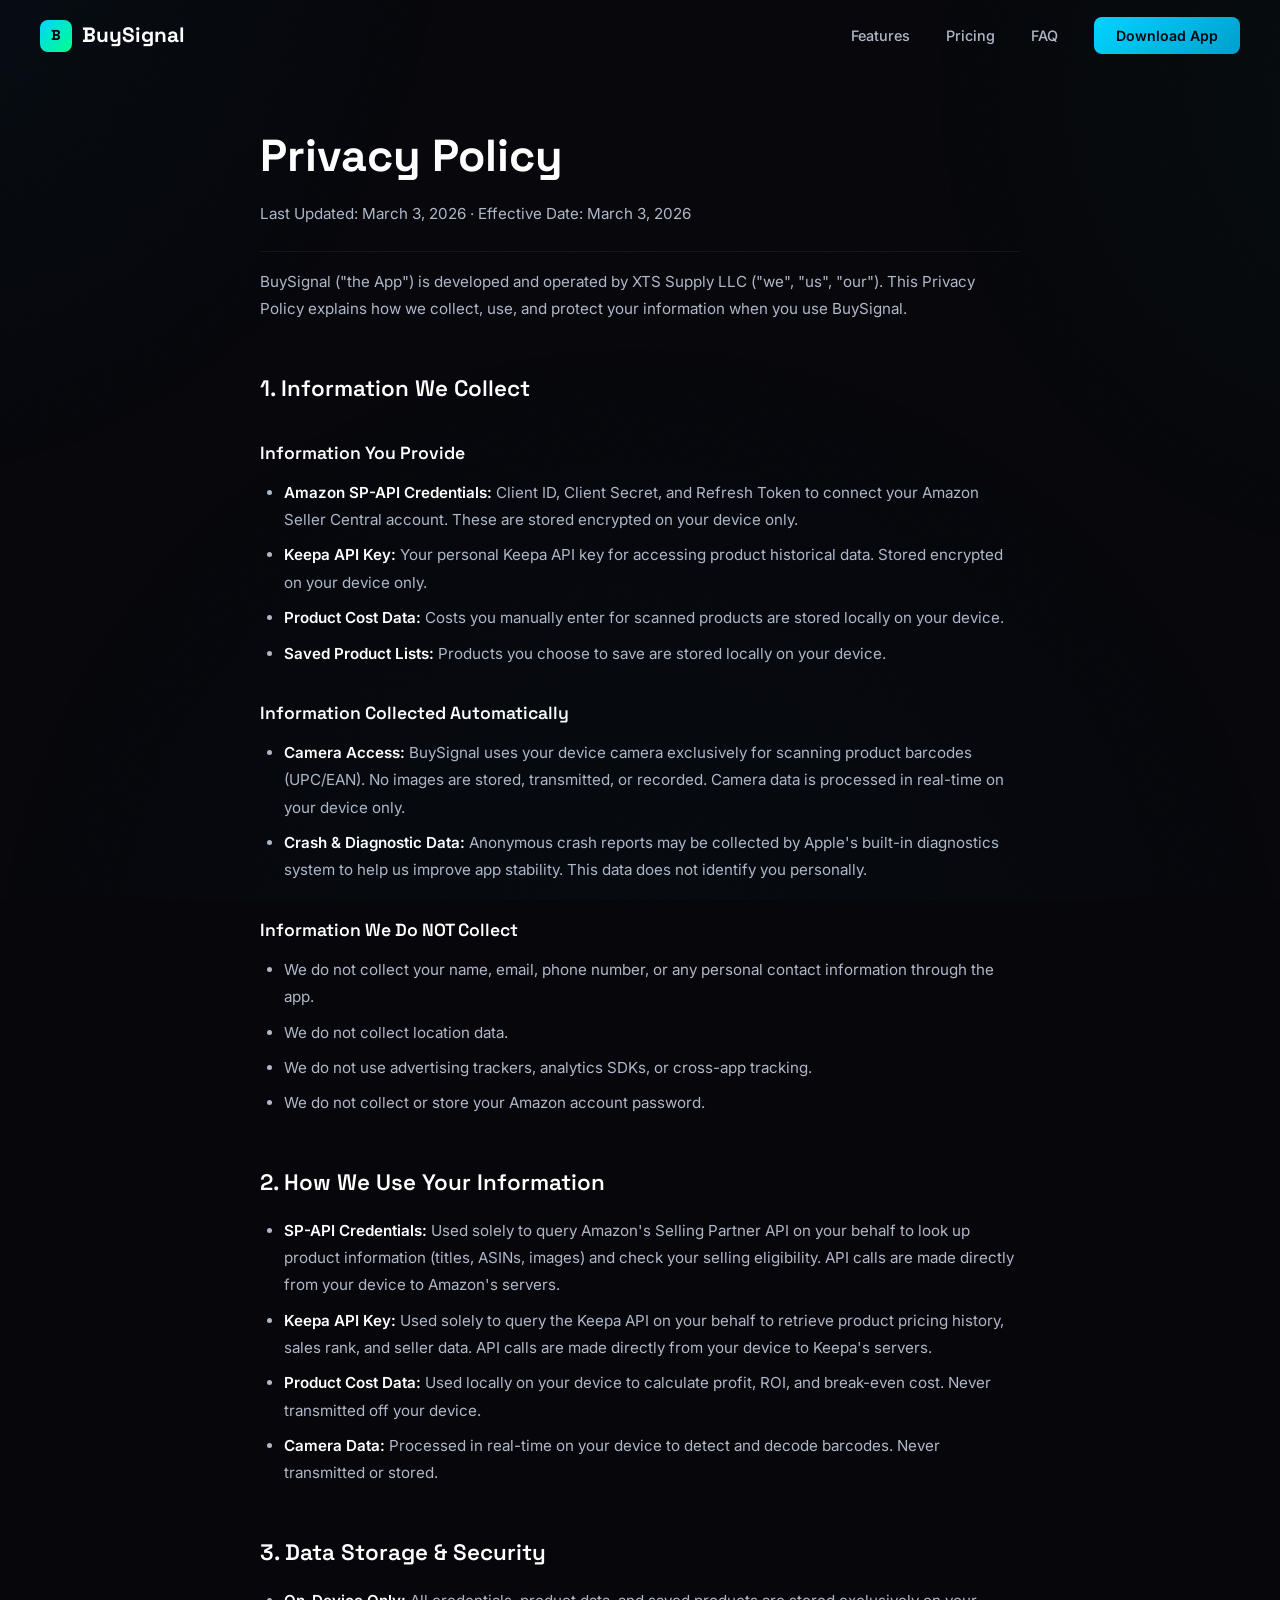
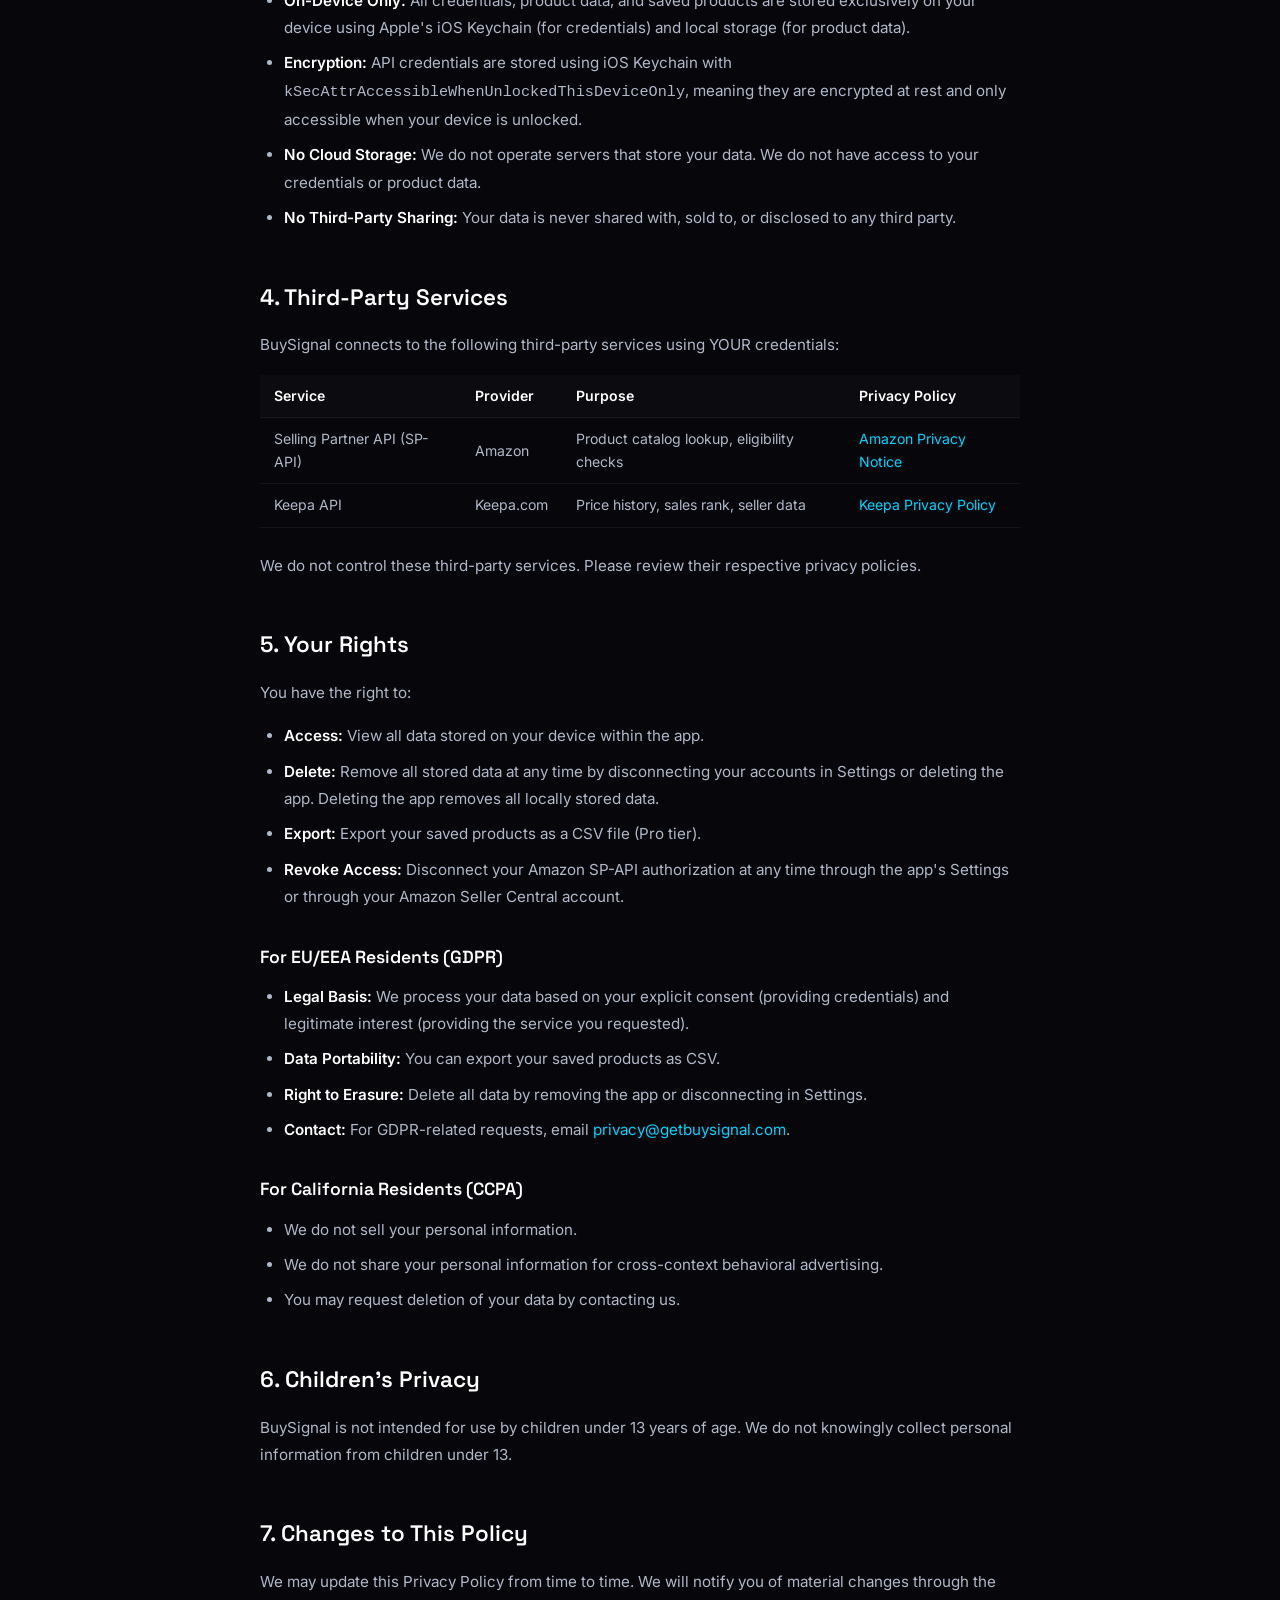
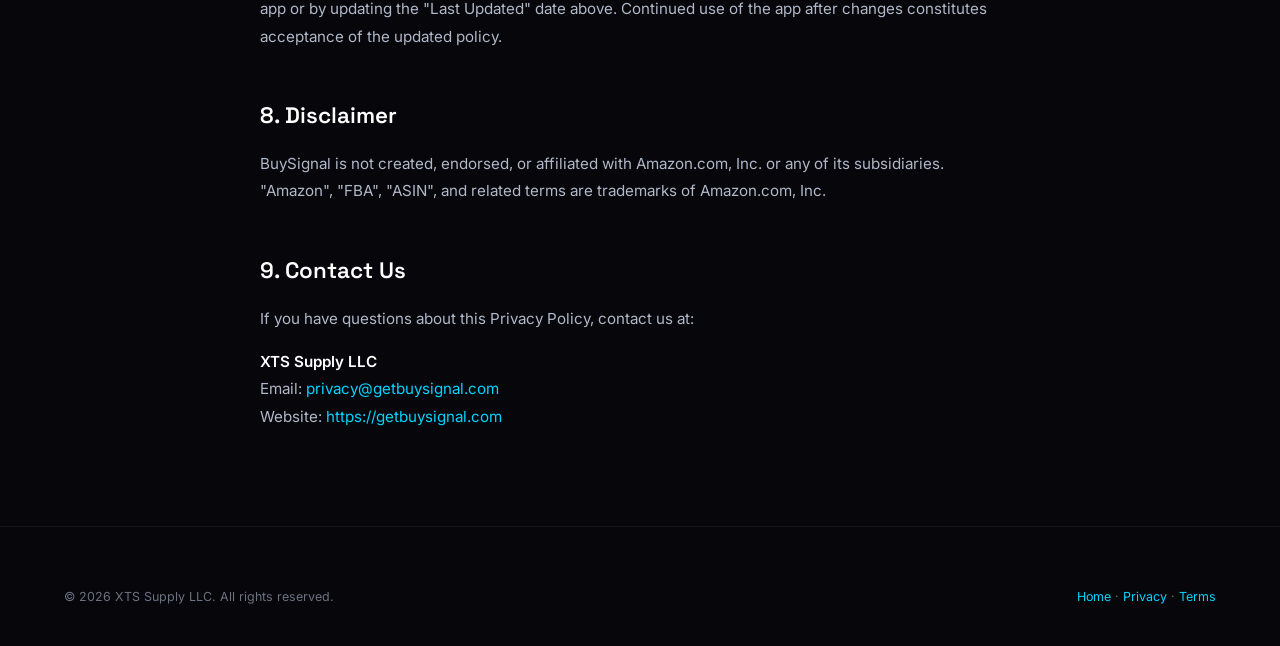
==== privacy.html @ 51916852 "Initial build: BuySignal premium landing page website Complete static site for getbuysignal.com (Git" ====
<!DOCTYPE html>
<html lang="en">
<head>
  <meta charset="UTF-8">
  <meta name="viewport" content="width=device-width, initial-scale=1.0">
  <title>Privacy Policy — BuySignal</title>
  <meta name="description" content="BuySignal Privacy Policy. Learn how we protect your data and respect your privacy.">

  <link rel="preconnect" href="https://fonts.googleapis.com">
  <link rel="preconnect" href="https://fonts.gstatic.com" crossorigin>
  <link href="https://fonts.googleapis.com/css2?family=Inter:wght@400;500;600;700&family=Space+Grotesk:wght@500;600;700&display=swap" rel="stylesheet">
  <link rel="stylesheet" href="styles.css">
  <link rel="icon" type="image/svg+xml" href="data:image/svg+xml,%3Csvg xmlns='http://www.w3.org/2000/svg' viewBox='0 0 32 32'%3E%3Crect width='32' height='32' rx='8' fill='%2300d4ff'/%3E%3Ctext x='50%25' y='55%25' text-anchor='middle' dominant-baseline='middle' font-family='sans-serif' font-weight='800' font-size='16' fill='%230a0a0f'%3EB%3C/text%3E%3C/svg%3E">
</head>
<body>

<div class="bg-mesh"></div>
<div class="bg-noise"></div>

<nav class="nav scrolled" id="nav">
  <div class="nav-inner">
    <a href="/" class="nav-logo">
      <div class="nav-logo-icon">B</div>
      BuySignal
    </a>
    <ul class="nav-links" id="navLinks">
      <li><a href="/#features">Features</a></li>
      <li><a href="/#pricing">Pricing</a></li>
      <li><a href="/#faq">FAQ</a></li>
      <li><a href="#" class="nav-cta">Download App</a></li>
    </ul>
    <button class="nav-toggle" id="navToggle" aria-label="Toggle menu">
      <span></span>
      <span></span>
      <span></span>
    </button>
  </div>
</nav>

<main class="legal-page">
  <div class="container">
    <div class="legal-content">
      <h1>Privacy Policy</h1>
      <p class="legal-meta">Last Updated: March 3, 2026 &middot; Effective Date: March 3, 2026</p>

      <p>BuySignal ("the App") is developed and operated by XTS Supply LLC ("we", "us", "our"). This Privacy Policy explains how we collect, use, and protect your information when you use BuySignal.</p>

      <h2>1. Information We Collect</h2>

      <h3>Information You Provide</h3>
      <ul>
        <li><strong>Amazon SP-API Credentials:</strong> Client ID, Client Secret, and Refresh Token to connect your Amazon Seller Central account. These are stored encrypted on your device only.</li>
        <li><strong>Keepa API Key:</strong> Your personal Keepa API key for accessing product historical data. Stored encrypted on your device only.</li>
        <li><strong>Product Cost Data:</strong> Costs you manually enter for scanned products are stored locally on your device.</li>
        <li><strong>Saved Product Lists:</strong> Products you choose to save are stored locally on your device.</li>
      </ul>

      <h3>Information Collected Automatically</h3>
      <ul>
        <li><strong>Camera Access:</strong> BuySignal uses your device camera exclusively for scanning product barcodes (UPC/EAN). No images are stored, transmitted, or recorded. Camera data is processed in real-time on your device only.</li>
        <li><strong>Crash &amp; Diagnostic Data:</strong> Anonymous crash reports may be collected by Apple's built-in diagnostics system to help us improve app stability. This data does not identify you personally.</li>
      </ul>

      <h3>Information We Do NOT Collect</h3>
      <ul>
        <li>We do not collect your name, email, phone number, or any personal contact information through the app.</li>
        <li>We do not collect location data.</li>
        <li>We do not use advertising trackers, analytics SDKs, or cross-app tracking.</li>
        <li>We do not collect or store your Amazon account password.</li>
      </ul>

      <h2>2. How We Use Your Information</h2>
      <ul>
        <li><strong>SP-API Credentials:</strong> Used solely to query Amazon's Selling Partner API on your behalf to look up product information (titles, ASINs, images) and check your selling eligibility. API calls are made directly from your device to Amazon's servers.</li>
        <li><strong>Keepa API Key:</strong> Used solely to query the Keepa API on your behalf to retrieve product pricing history, sales rank, and seller data. API calls are made directly from your device to Keepa's servers.</li>
        <li><strong>Product Cost Data:</strong> Used locally on your device to calculate profit, ROI, and break-even cost. Never transmitted off your device.</li>
        <li><strong>Camera Data:</strong> Processed in real-time on your device to detect and decode barcodes. Never transmitted or stored.</li>
      </ul>

      <h2>3. Data Storage &amp; Security</h2>
      <ul>
        <li><strong>On-Device Only:</strong> All credentials, product data, and saved products are stored exclusively on your device using Apple's iOS Keychain (for credentials) and local storage (for product data).</li>
        <li><strong>Encryption:</strong> API credentials are stored using iOS Keychain with <code>kSecAttrAccessibleWhenUnlockedThisDeviceOnly</code>, meaning they are encrypted at rest and only accessible when your device is unlocked.</li>
        <li><strong>No Cloud Storage:</strong> We do not operate servers that store your data. We do not have access to your credentials or product data.</li>
        <li><strong>No Third-Party Sharing:</strong> Your data is never shared with, sold to, or disclosed to any third party.</li>
      </ul>

      <h2>4. Third-Party Services</h2>
      <p>BuySignal connects to the following third-party services using YOUR credentials:</p>
      <table>
        <thead>
          <tr>
            <th>Service</th>
            <th>Provider</th>
            <th>Purpose</th>
            <th>Privacy Policy</th>
          </tr>
        </thead>
        <tbody>
          <tr>
            <td>Selling Partner API (SP-API)</td>
            <td>Amazon</td>
            <td>Product catalog lookup, eligibility checks</td>
            <td><a href="https://www.amazon.com/privacy" target="_blank" rel="noopener">Amazon Privacy Notice</a></td>
          </tr>
          <tr>
            <td>Keepa API</td>
            <td>Keepa.com</td>
            <td>Price history, sales rank, seller data</td>
            <td><a href="https://keepa.com/privacy" target="_blank" rel="noopener">Keepa Privacy Policy</a></td>
          </tr>
        </tbody>
      </table>
      <p>We do not control these third-party services. Please review their respective privacy policies.</p>

      <h2>5. Your Rights</h2>
      <p>You have the right to:</p>
      <ul>
        <li><strong>Access:</strong> View all data stored on your device within the app.</li>
        <li><strong>Delete:</strong> Remove all stored data at any time by disconnecting your accounts in Settings or deleting the app. Deleting the app removes all locally stored data.</li>
        <li><strong>Export:</strong> Export your saved products as a CSV file (Pro tier).</li>
        <li><strong>Revoke Access:</strong> Disconnect your Amazon SP-API authorization at any time through the app's Settings or through your Amazon Seller Central account.</li>
      </ul>

      <h3>For EU/EEA Residents (GDPR)</h3>
      <ul>
        <li><strong>Legal Basis:</strong> We process your data based on your explicit consent (providing credentials) and legitimate interest (providing the service you requested).</li>
        <li><strong>Data Portability:</strong> You can export your saved products as CSV.</li>
        <li><strong>Right to Erasure:</strong> Delete all data by removing the app or disconnecting in Settings.</li>
        <li><strong>Contact:</strong> For GDPR-related requests, email <a href="mailto:privacy@getbuysignal.com">privacy@getbuysignal.com</a>.</li>
      </ul>

      <h3>For California Residents (CCPA)</h3>
      <ul>
        <li>We do not sell your personal information.</li>
        <li>We do not share your personal information for cross-context behavioral advertising.</li>
        <li>You may request deletion of your data by contacting us.</li>
      </ul>

      <h2>6. Children's Privacy</h2>
      <p>BuySignal is not intended for use by children under 13 years of age. We do not knowingly collect personal information from children under 13.</p>

      <h2>7. Changes to This Policy</h2>
      <p>We may update this Privacy Policy from time to time. We will notify you of material changes through the app or by updating the "Last Updated" date above. Continued use of the app after changes constitutes acceptance of the updated policy.</p>

      <h2>8. Disclaimer</h2>
      <p>BuySignal is not created, endorsed, or affiliated with Amazon.com, Inc. or any of its subsidiaries. "Amazon", "FBA", "ASIN", and related terms are trademarks of Amazon.com, Inc.</p>

      <h2>9. Contact Us</h2>
      <p>If you have questions about this Privacy Policy, contact us at:</p>
      <p><strong>XTS Supply LLC</strong><br>
      Email: <a href="mailto:privacy@getbuysignal.com">privacy@getbuysignal.com</a><br>
      Website: <a href="https://getbuysignal.com">https://getbuysignal.com</a></p>
    </div>
  </div>
</main>

<footer class="footer">
  <div class="container">
    <div class="footer-bottom" style="border-top: none; padding-top: 0;">
      <p>&copy; 2026 XTS Supply LLC. All rights reserved.</p>
      <p><a href="/">Home</a> &middot; <a href="/privacy">Privacy</a> &middot; <a href="/terms">Terms</a></p>
    </div>
  </div>
</footer>

<script src="script.js"></script>
</body>
</html>
---- styles.css ----
/* ============================================
   BuySignal — Premium Landing Page Styles
   ============================================ */

/* ---------- Reset & Base ---------- */
*, *::before, *::after {
  margin: 0;
  padding: 0;
  box-sizing: border-box;
}

:root {
  --bg-deep: #06060b;
  --bg-primary: #0a0a0f;
  --bg-card: #111118;
  --bg-card-hover: #16161f;
  --bg-elevated: #1a1a24;
  --border-subtle: rgba(255, 255, 255, 0.06);
  --border-glow: rgba(0, 212, 255, 0.15);

  --accent-cyan: #00d4ff;
  --accent-cyan-dim: rgba(0, 212, 255, 0.12);
  --accent-green: #00ff88;
  --accent-green-dim: rgba(0, 255, 136, 0.10);
  --accent-red: #ff3b3b;
  --accent-red-dim: rgba(255, 59, 59, 0.10);
  --accent-gold: #ffb800;

  --text-primary: #ffffff;
  --text-secondary: #b0b8c8;
  --text-muted: #6b7280;

  --font-body: 'Inter', -apple-system, BlinkMacSystemFont, sans-serif;
  --font-heading: 'Space Grotesk', 'Inter', sans-serif;

  --radius-sm: 8px;
  --radius-md: 12px;
  --radius-lg: 20px;
  --radius-xl: 24px;

  --shadow-glow: 0 0 40px rgba(0, 212, 255, 0.08);
  --shadow-card: 0 4px 24px rgba(0, 0, 0, 0.4);

  --transition-fast: 0.2s cubic-bezier(0.4, 0, 0.2, 1);
  --transition-smooth: 0.4s cubic-bezier(0.4, 0, 0.2, 1);
  --transition-spring: 0.5s cubic-bezier(0.34, 1.56, 0.64, 1);
}

html {
  scroll-behavior: smooth;
  -webkit-font-smoothing: antialiased;
  -moz-osx-font-smoothing: grayscale;
}

body {
  font-family: var(--font-body);
  background: var(--bg-deep);
  color: var(--text-primary);
  line-height: 1.6;
  overflow-x: hidden;
}

a {
  color: var(--accent-cyan);
  text-decoration: none;
  transition: color var(--transition-fast);
}

a:hover {
  color: #4de4ff;
}

img {
  max-width: 100%;
  display: block;
}

/* ---------- Utility ---------- */
.container {
  max-width: 1200px;
  margin: 0 auto;
  padding: 0 24px;
}

.section {
  padding: 120px 0;
  position: relative;
}

.section-label {
  font-family: var(--font-heading);
  font-size: 0.8rem;
  font-weight: 600;
  letter-spacing: 3px;
  text-transform: uppercase;
  color: var(--accent-cyan);
  margin-bottom: 16px;
  display: inline-block;
}

.section-title {
  font-family: var(--font-heading);
  font-size: clamp(2rem, 5vw, 3.2rem);
  font-weight: 700;
  line-height: 1.15;
  margin-bottom: 20px;
  letter-spacing: -0.02em;
}

.section-subtitle {
  font-size: 1.15rem;
  color: var(--text-secondary);
  max-width: 600px;
  line-height: 1.7;
}

.text-gradient {
  background: linear-gradient(135deg, var(--accent-cyan), var(--accent-green));
  -webkit-background-clip: text;
  -webkit-text-fill-color: transparent;
  background-clip: text;
}

.text-center {
  text-align: center;
}

.mx-auto {
  margin-left: auto;
  margin-right: auto;
}

/* ---------- Scroll Animations ---------- */
.animate-on-scroll {
  opacity: 0;
  transform: translateY(32px);
  transition: opacity 0.7s cubic-bezier(0.4, 0, 0.2, 1),
              transform 0.7s cubic-bezier(0.4, 0, 0.2, 1);
}

.animate-on-scroll.is-visible {
  opacity: 1;
  transform: translateY(0);
}

.animate-on-scroll.slide-left {
  transform: translateX(-40px);
}

.animate-on-scroll.slide-left.is-visible {
  transform: translateX(0);
}

.animate-on-scroll.slide-right {
  transform: translateX(40px);
}

.animate-on-scroll.slide-right.is-visible {
  transform: translateX(0);
}

.animate-on-scroll.scale-in {
  transform: scale(0.92);
}

.animate-on-scroll.scale-in.is-visible {
  transform: scale(1);
}

/* Stagger children */
.stagger-children .animate-on-scroll:nth-child(1) { transition-delay: 0s; }
.stagger-children .animate-on-scroll:nth-child(2) { transition-delay: 0.08s; }
.stagger-children .animate-on-scroll:nth-child(3) { transition-delay: 0.16s; }
.stagger-children .animate-on-scroll:nth-child(4) { transition-delay: 0.24s; }
.stagger-children .animate-on-scroll:nth-child(5) { transition-delay: 0.32s; }
.stagger-children .animate-on-scroll:nth-child(6) { transition-delay: 0.40s; }

/* ---------- Background Mesh ---------- */
.bg-mesh {
  position: fixed;
  top: 0;
  left: 0;
  width: 100%;
  height: 100%;
  pointer-events: none;
  z-index: 0;
  overflow: hidden;
}

.bg-mesh::before {
  content: '';
  position: absolute;
  top: -50%;
  left: -50%;
  width: 200%;
  height: 200%;
  background:
    radial-gradient(ellipse 600px 600px at 20% 20%, rgba(0, 212, 255, 0.04), transparent),
    radial-gradient(ellipse 500px 500px at 80% 30%, rgba(0, 255, 136, 0.03), transparent),
    radial-gradient(ellipse 700px 700px at 50% 80%, rgba(0, 212, 255, 0.025), transparent);
  animation: meshDrift 30s ease-in-out infinite;
}

@keyframes meshDrift {
  0%, 100% { transform: translate(0, 0) rotate(0deg); }
  33% { transform: translate(30px, -20px) rotate(1deg); }
  66% { transform: translate(-20px, 15px) rotate(-1deg); }
}

/* Noise overlay */
.bg-noise {
  position: fixed;
  top: 0;
  left: 0;
  width: 100%;
  height: 100%;
  pointer-events: none;
  z-index: 1;
  opacity: 0.025;
  background-image: url("data:image/svg+xml,%3Csvg viewBox='0 0 256 256' xmlns='http://www.w3.org/2000/svg'%3E%3Cfilter id='noise'%3E%3CfeTurbulence type='fractalNoise' baseFrequency='0.9' numOctaves='4' stitchTiles='stitch'/%3E%3C/filter%3E%3Crect width='100%25' height='100%25' filter='url(%23noise)'/%3E%3C/svg%3E");
  background-repeat: repeat;
  background-size: 256px 256px;
}

/* ---------- Navigation ---------- */
.nav {
  position: fixed;
  top: 0;
  left: 0;
  right: 0;
  z-index: 1000;
  padding: 0 24px;
  transition: background var(--transition-smooth),
              border-color var(--transition-smooth),
              backdrop-filter var(--transition-smooth);
  border-bottom: 1px solid transparent;
}

.nav.scrolled {
  background: rgba(6, 6, 11, 0.82);
  backdrop-filter: blur(20px) saturate(180%);
  -webkit-backdrop-filter: blur(20px) saturate(180%);
  border-bottom-color: var(--border-subtle);
}

.nav-inner {
  max-width: 1200px;
  margin: 0 auto;
  display: flex;
  align-items: center;
  justify-content: space-between;
  height: 72px;
}

.nav-logo {
  display: flex;
  align-items: center;
  gap: 10px;
  font-family: var(--font-heading);
  font-size: 1.3rem;
  font-weight: 700;
  color: var(--text-primary);
  text-decoration: none;
}

.nav-logo-icon {
  width: 32px;
  height: 32px;
  background: linear-gradient(135deg, var(--accent-cyan), var(--accent-green));
  border-radius: 8px;
  display: flex;
  align-items: center;
  justify-content: center;
  font-size: 0.9rem;
  font-weight: 800;
  color: var(--bg-deep);
}

.nav-links {
  display: flex;
  align-items: center;
  gap: 36px;
  list-style: none;
}

.nav-links a {
  color: var(--text-secondary);
  font-size: 0.9rem;
  font-weight: 500;
  text-decoration: none;
  transition: color var(--transition-fast);
  position: relative;
}

.nav-links a:hover {
  color: var(--text-primary);
}

.nav-links a::after {
  content: '';
  position: absolute;
  bottom: -4px;
  left: 0;
  width: 0;
  height: 2px;
  background: var(--accent-cyan);
  transition: width var(--transition-fast);
  border-radius: 1px;
}

.nav-links a:hover::after {
  width: 100%;
}

.nav-cta {
  padding: 10px 22px;
  background: linear-gradient(135deg, var(--accent-cyan), #00a0cc);
  color: var(--bg-deep) !important;
  font-weight: 600 !important;
  border-radius: var(--radius-sm);
  font-size: 0.88rem !important;
  transition: transform var(--transition-fast), box-shadow var(--transition-fast) !important;
}

.nav-cta::after {
  display: none !important;
}

.nav-cta:hover {
  transform: translateY(-1px);
  box-shadow: 0 4px 20px rgba(0, 212, 255, 0.3);
  color: var(--bg-deep) !important;
}

/* Mobile Menu Toggle */
.nav-toggle {
  display: none;
  flex-direction: column;
  gap: 5px;
  background: none;
  border: none;
  cursor: pointer;
  padding: 4px;
  z-index: 1001;
}

.nav-toggle span {
  display: block;
  width: 24px;
  height: 2px;
  background: var(--text-primary);
  border-radius: 2px;
  transition: transform var(--transition-fast), opacity var(--transition-fast);
}

.nav-toggle.active span:nth-child(1) {
  transform: rotate(45deg) translate(5px, 5px);
}

.nav-toggle.active span:nth-child(2) {
  opacity: 0;
}

.nav-toggle.active span:nth-child(3) {
  transform: rotate(-45deg) translate(5px, -5px);
}

/* ---------- Hero ---------- */
.hero {
  min-height: 100vh;
  display: flex;
  align-items: center;
  justify-content: center;
  padding-top: 72px;
  position: relative;
  overflow: hidden;
}

.hero-bg-glow {
  position: absolute;
  top: 50%;
  left: 50%;
  transform: translate(-50%, -50%);
  width: 800px;
  height: 800px;
  background: radial-gradient(circle, rgba(0, 212, 255, 0.06) 0%, transparent 70%);
  pointer-events: none;
  animation: heroGlowPulse 6s ease-in-out infinite;
}

@keyframes heroGlowPulse {
  0%, 100% { opacity: 0.6; transform: translate(-50%, -50%) scale(1); }
  50% { opacity: 1; transform: translate(-50%, -50%) scale(1.1); }
}

.hero-content {
  position: relative;
  z-index: 2;
  display: flex;
  align-items: center;
  gap: 80px;
  max-width: 1200px;
  margin: 0 auto;
  padding: 0 24px;
}

.hero-text {
  flex: 1;
  max-width: 600px;
}

.hero-badge {
  display: inline-flex;
  align-items: center;
  gap: 8px;
  padding: 6px 16px;
  background: var(--accent-cyan-dim);
  border: 1px solid rgba(0, 212, 255, 0.2);
  border-radius: 100px;
  font-size: 0.8rem;
  font-weight: 600;
  color: var(--accent-cyan);
  margin-bottom: 28px;
  letter-spacing: 0.5px;
}

.hero-badge-dot {
  width: 6px;
  height: 6px;
  background: var(--accent-green);
  border-radius: 50%;
  animation: dotPulse 2s ease-in-out infinite;
}

@keyframes dotPulse {
  0%, 100% { opacity: 1; }
  50% { opacity: 0.4; }
}

.hero h1 {
  font-family: var(--font-heading);
  font-size: clamp(2.8rem, 6vw, 4.2rem);
  font-weight: 700;
  line-height: 1.08;
  letter-spacing: -0.03em;
  margin-bottom: 24px;
}

.hero-subtitle {
  font-size: 1.2rem;
  color: var(--text-secondary);
  line-height: 1.7;
  margin-bottom: 40px;
  max-width: 480px;
}

.hero-actions {
  display: flex;
  gap: 16px;
  flex-wrap: wrap;
}

.btn {
  display: inline-flex;
  align-items: center;
  gap: 10px;
  padding: 14px 28px;
  font-family: var(--font-body);
  font-size: 0.95rem;
  font-weight: 600;
  border-radius: var(--radius-md);
  border: none;
  cursor: pointer;
  text-decoration: none;
  transition: transform var(--transition-fast), box-shadow var(--transition-fast), background var(--transition-fast);
  white-space: nowrap;
}

.btn:hover {
  transform: translateY(-2px);
}

.btn-primary {
  background: linear-gradient(135deg, var(--accent-green), #00cc6a);
  color: var(--bg-deep);
  box-shadow: 0 4px 24px rgba(0, 255, 136, 0.2);
}

.btn-primary:hover {
  box-shadow: 0 6px 32px rgba(0, 255, 136, 0.35);
  color: var(--bg-deep);
}

.btn-secondary {
  background: rgba(255, 255, 255, 0.06);
  color: var(--text-primary);
  border: 1px solid var(--border-subtle);
  backdrop-filter: blur(8px);
}

.btn-secondary:hover {
  background: rgba(255, 255, 255, 0.1);
  border-color: rgba(255, 255, 255, 0.12);
  color: var(--text-primary);
}

.btn-icon {
  width: 20px;
  height: 20px;
}

/* Hero Phone Mockup */
.hero-visual {
  flex: 0 0 340px;
  position: relative;
}

.phone-mockup {
  width: 280px;
  height: 560px;
  background: var(--bg-card);
  border-radius: 36px;
  border: 2px solid rgba(255, 255, 255, 0.1);
  position: relative;
  overflow: hidden;
  box-shadow:
    0 0 0 1px rgba(255, 255, 255, 0.05),
    0 20px 60px rgba(0, 0, 0, 0.6),
    0 0 80px rgba(0, 212, 255, 0.08);
  margin: 0 auto;
  animation: phoneFloat 6s ease-in-out infinite;
}

@keyframes phoneFloat {
  0%, 100% { transform: translateY(0); }
  50% { transform: translateY(-12px); }
}

.phone-notch {
  width: 120px;
  height: 28px;
  background: var(--bg-deep);
  border-radius: 0 0 16px 16px;
  margin: 0 auto;
  position: relative;
  z-index: 2;
}

.phone-screen {
  padding: 20px 16px;
  height: calc(100% - 28px);
  display: flex;
  flex-direction: column;
  gap: 12px;
}

/* Scanner UI inside phone */
.scanner-header {
  text-align: center;
  padding-bottom: 8px;
}

.scanner-header-text {
  font-size: 0.65rem;
  color: var(--text-muted);
  text-transform: uppercase;
  letter-spacing: 2px;
  margin-bottom: 4px;
}

.scanner-header-title {
  font-family: var(--font-heading);
  font-size: 1rem;
  font-weight: 700;
  color: var(--text-primary);
}

.scanner-viewfinder {
  width: 100%;
  height: 140px;
  border-radius: var(--radius-md);
  background: linear-gradient(180deg, rgba(0, 212, 255, 0.05), rgba(0, 255, 136, 0.03));
  position: relative;
  overflow: hidden;
  border: 1px solid rgba(0, 212, 255, 0.15);
}

/* Crosshair corners */
.scanner-viewfinder::before,
.scanner-viewfinder::after {
  content: '';
  position: absolute;
  width: 24px;
  height: 24px;
  border: 2px solid var(--accent-cyan);
}

.scanner-viewfinder::before {
  top: 12px;
  left: 12px;
  border-right: none;
  border-bottom: none;
  border-radius: 4px 0 0 0;
}

.scanner-viewfinder::after {
  top: 12px;
  right: 12px;
  border-left: none;
  border-bottom: none;
  border-radius: 0 4px 0 0;
}

.scanner-corner-bl,
.scanner-corner-br {
  position: absolute;
  width: 24px;
  height: 24px;
  border: 2px solid var(--accent-cyan);
}

.scanner-corner-bl {
  bottom: 12px;
  left: 12px;
  border-right: none;
  border-top: none;
  border-radius: 0 0 0 4px;
}

.scanner-corner-br {
  bottom: 12px;
  right: 12px;
  border-left: none;
  border-top: none;
  border-radius: 0 0 4px 0;
}

.scanner-line {
  position: absolute;
  top: 20%;
  left: 10%;
  width: 80%;
  height: 2px;
  background: linear-gradient(90deg, transparent, var(--accent-cyan), transparent);
  box-shadow: 0 0 12px rgba(0, 212, 255, 0.5);
  animation: scanLine 2.5s ease-in-out infinite;
}

@keyframes scanLine {
  0% { top: 20%; opacity: 0.5; }
  50% { top: 75%; opacity: 1; }
  100% { top: 20%; opacity: 0.5; }
}

/* Result card inside phone */
.scanner-result {
  background: rgba(0, 255, 136, 0.06);
  border: 1px solid rgba(0, 255, 136, 0.15);
  border-radius: var(--radius-sm);
  padding: 10px 12px;
  animation: resultSlideUp 0.5s ease-out;
}

@keyframes resultSlideUp {
  from { opacity: 0; transform: translateY(10px); }
  to { opacity: 1; transform: translateY(0); }
}

.result-verdict {
  display: inline-flex;
  align-items: center;
  gap: 4px;
  font-size: 0.65rem;
  font-weight: 700;
  color: var(--accent-green);
  text-transform: uppercase;
  letter-spacing: 1px;
  margin-bottom: 6px;
}

.result-product {
  font-size: 0.72rem;
  color: var(--text-secondary);
  margin-bottom: 8px;
  line-height: 1.4;
  display: -webkit-box;
  -webkit-line-clamp: 2;
  -webkit-box-orient: vertical;
  overflow: hidden;
}

.result-stats {
  display: grid;
  grid-template-columns: 1fr 1fr 1fr;
  gap: 6px;
}

.result-stat {
  text-align: center;
}

.result-stat-value {
  font-family: var(--font-heading);
  font-size: 0.8rem;
  font-weight: 700;
  color: var(--text-primary);
}

.result-stat-label {
  font-size: 0.55rem;
  color: var(--text-muted);
  text-transform: uppercase;
  letter-spacing: 0.5px;
}

.result-stat-value.green { color: var(--accent-green); }
.result-stat-value.cyan { color: var(--accent-cyan); }

/* Mini metric bars */
.scanner-metrics {
  display: flex;
  flex-direction: column;
  gap: 6px;
}

.metric-row {
  display: flex;
  align-items: center;
  justify-content: space-between;
  padding: 6px 10px;
  background: rgba(255, 255, 255, 0.03);
  border-radius: 6px;
  font-size: 0.65rem;
}

.metric-label {
  color: var(--text-muted);
}

.metric-value {
  font-weight: 600;
  color: var(--text-primary);
}

.metric-value.green { color: var(--accent-green); }
.metric-value.red { color: var(--accent-red); }
.metric-value.cyan { color: var(--accent-cyan); }

/* ---------- Problem Section ---------- */
.problem {
  background: var(--bg-primary);
  border-top: 1px solid var(--border-subtle);
  border-bottom: 1px solid var(--border-subtle);
}

.problem-grid {
  display: grid;
  grid-template-columns: 1fr 1fr;
  gap: 60px;
  align-items: center;
}

.problem-visual {
  position: relative;
}

.problem-card-stack {
  display: flex;
  flex-direction: column;
  gap: 16px;
}

.problem-card {
  background: var(--bg-card);
  border: 1px solid var(--border-subtle);
  border-radius: var(--radius-md);
  padding: 20px 24px;
  display: flex;
  align-items: flex-start;
  gap: 16px;
  transition: transform var(--transition-fast), border-color var(--transition-fast);
}

.problem-card:hover {
  transform: translateX(4px);
  border-color: rgba(255, 59, 59, 0.2);
}

.problem-icon {
  flex-shrink: 0;
  width: 40px;
  height: 40px;
  border-radius: var(--radius-sm);
  background: var(--accent-red-dim);
  display: flex;
  align-items: center;
  justify-content: center;
  font-size: 1.1rem;
}

.problem-card h4 {
  font-family: var(--font-heading);
  font-size: 0.95rem;
  font-weight: 600;
  margin-bottom: 4px;
}

.problem-card p {
  font-size: 0.85rem;
  color: var(--text-muted);
  line-height: 1.5;
}

/* ---------- Features Section ---------- */
.features {
  position: relative;
}

.features-header {
  text-align: center;
  margin-bottom: 80px;
}

.features-header .section-subtitle {
  margin: 0 auto;
}

.features-grid {
  display: grid;
  grid-template-columns: repeat(3, 1fr);
  gap: 24px;
}

.feature-card {
  background: var(--bg-card);
  border: 1px solid var(--border-subtle);
  border-radius: var(--radius-lg);
  padding: 36px 28px;
  transition: transform var(--transition-fast),
              border-color var(--transition-fast),
              box-shadow var(--transition-fast);
  position: relative;
  overflow: hidden;
}

.feature-card::before {
  content: '';
  position: absolute;
  top: 0;
  left: 0;
  right: 0;
  height: 1px;
  background: linear-gradient(90deg, transparent, var(--accent-cyan), transparent);
  opacity: 0;
  transition: opacity var(--transition-fast);
}

.feature-card:hover {
  transform: translateY(-4px);
  border-color: var(--border-glow);
  box-shadow: var(--shadow-glow);
}

.feature-card:hover::before {
  opacity: 1;
}

.feature-icon {
  width: 52px;
  height: 52px;
  border-radius: var(--radius-md);
  display: flex;
  align-items: center;
  justify-content: center;
  font-size: 1.4rem;
  margin-bottom: 20px;
}

.feature-icon.cyan {
  background: var(--accent-cyan-dim);
  color: var(--accent-cyan);
}

.feature-icon.green {
  background: var(--accent-green-dim);
  color: var(--accent-green);
}

.feature-icon.red {
  background: var(--accent-red-dim);
  color: var(--accent-red);
}

.feature-icon.gold {
  background: rgba(255, 184, 0, 0.1);
  color: var(--accent-gold);
}

.feature-card h3 {
  font-family: var(--font-heading);
  font-size: 1.15rem;
  font-weight: 600;
  margin-bottom: 10px;
}

.feature-card p {
  font-size: 0.9rem;
  color: var(--text-muted);
  line-height: 1.6;
}

/* ---------- Comparison Section ---------- */
.comparison {
  background: var(--bg-primary);
  border-top: 1px solid var(--border-subtle);
  border-bottom: 1px solid var(--border-subtle);
}

.comparison-header {
  text-align: center;
  margin-bottom: 60px;
}

.comparison-header .section-subtitle {
  margin: 0 auto;
}

.comparison-table-wrapper {
  overflow-x: auto;
  border-radius: var(--radius-lg);
  border: 1px solid var(--border-subtle);
  background: var(--bg-card);
  -webkit-overflow-scrolling: touch;
}

.comparison-table {
  width: 100%;
  min-width: 700px;
  border-collapse: collapse;
}

.comparison-table th,
.comparison-table td {
  padding: 16px 20px;
  text-align: center;
  font-size: 0.88rem;
  border-bottom: 1px solid var(--border-subtle);
  white-space: nowrap;
}

.comparison-table th {
  font-family: var(--font-heading);
  font-weight: 600;
  color: var(--text-secondary);
  background: rgba(255, 255, 255, 0.02);
  font-size: 0.82rem;
  letter-spacing: 0.5px;
}

.comparison-table th:first-child,
.comparison-table td:first-child {
  text-align: left;
  font-weight: 500;
  color: var(--text-secondary);
  position: sticky;
  left: 0;
  background: var(--bg-card);
  z-index: 2;
}

/* BuySignal column highlight */
.comparison-table th.highlight {
  background: rgba(0, 212, 255, 0.08);
  color: var(--accent-cyan);
  position: relative;
}

.comparison-table td.highlight {
  background: rgba(0, 212, 255, 0.04);
}

.comparison-table th.highlight::before {
  content: '';
  position: absolute;
  top: 0;
  left: 0;
  right: 0;
  height: 3px;
  background: linear-gradient(90deg, var(--accent-cyan), var(--accent-green));
  border-radius: 2px 2px 0 0;
}

.comparison-table tr:last-child td {
  border-bottom: none;
}

.comparison-table .check {
  color: var(--accent-green);
  font-size: 1.1rem;
}

.comparison-table .cross {
  color: var(--accent-red);
  font-size: 1rem;
  opacity: 0.6;
}

.comparison-table .price-row td {
  font-family: var(--font-heading);
  font-weight: 700;
  font-size: 1rem;
  padding-top: 20px;
  padding-bottom: 20px;
  border-top: 1px solid rgba(255, 255, 255, 0.08);
}

.price-row .highlight {
  color: var(--accent-green) !important;
  font-size: 1.15rem !important;
}

.price-free {
  color: var(--accent-green);
}

/* ---------- Pricing Section ---------- */
.pricing {
  position: relative;
}

.pricing-header {
  text-align: center;
  margin-bottom: 24px;
}

.pricing-header .section-subtitle {
  margin: 0 auto;
}

/* Billing Toggle */
.billing-toggle {
  display: flex;
  align-items: center;
  justify-content: center;
  gap: 16px;
  margin-bottom: 60px;
}

.billing-label {
  font-size: 0.9rem;
  color: var(--text-muted);
  font-weight: 500;
  transition: color var(--transition-fast);
}

.billing-label.active {
  color: var(--text-primary);
}

.toggle-switch {
  width: 52px;
  height: 28px;
  background: var(--bg-elevated);
  border-radius: 100px;
  border: 1px solid var(--border-subtle);
  cursor: pointer;
  position: relative;
  transition: background var(--transition-fast), border-color var(--transition-fast);
}

.toggle-switch.active {
  background: var(--accent-cyan-dim);
  border-color: rgba(0, 212, 255, 0.3);
}

.toggle-switch::after {
  content: '';
  position: absolute;
  top: 3px;
  left: 3px;
  width: 20px;
  height: 20px;
  border-radius: 50%;
  background: var(--accent-cyan);
  transition: transform var(--transition-fast);
  box-shadow: 0 2px 8px rgba(0, 212, 255, 0.3);
}

.toggle-switch.active::after {
  transform: translateX(24px);
}

.billing-save {
  font-size: 0.75rem;
  font-weight: 600;
  color: var(--accent-green);
  background: var(--accent-green-dim);
  padding: 3px 10px;
  border-radius: 100px;
}

/* Pricing Cards */
.pricing-grid {
  display: grid;
  grid-template-columns: repeat(3, 1fr);
  gap: 24px;
  max-width: 1000px;
  margin: 0 auto;
  align-items: stretch;
}

.pricing-card {
  background: var(--bg-card);
  border: 1px solid var(--border-subtle);
  border-radius: var(--radius-xl);
  padding: 40px 32px;
  position: relative;
  transition: transform var(--transition-fast), box-shadow var(--transition-fast), border-color var(--transition-fast);
  display: flex;
  flex-direction: column;
}

.pricing-card:hover {
  transform: translateY(-4px);
}

.pricing-card.popular {
  border-color: var(--accent-cyan);
  box-shadow: 0 0 40px rgba(0, 212, 255, 0.1), 0 4px 24px rgba(0, 0, 0, 0.3);
  background: linear-gradient(180deg, rgba(0, 212, 255, 0.04), var(--bg-card));
}

.pricing-card.popular:hover {
  box-shadow: 0 0 60px rgba(0, 212, 255, 0.15), 0 8px 32px rgba(0, 0, 0, 0.4);
}

.popular-badge {
  position: absolute;
  top: -12px;
  left: 50%;
  transform: translateX(-50%);
  background: linear-gradient(135deg, var(--accent-cyan), #00a0cc);
  color: var(--bg-deep);
  font-size: 0.72rem;
  font-weight: 700;
  letter-spacing: 1px;
  text-transform: uppercase;
  padding: 5px 20px;
  border-radius: 100px;
  white-space: nowrap;
}

.pricing-tier {
  font-family: var(--font-heading);
  font-size: 1.1rem;
  font-weight: 600;
  color: var(--text-secondary);
  margin-bottom: 8px;
}

.pricing-price {
  font-family: var(--font-heading);
  font-size: 3rem;
  font-weight: 700;
  line-height: 1;
  margin-bottom: 4px;
}

.pricing-price .currency {
  font-size: 1.4rem;
  vertical-align: super;
  margin-right: 2px;
  opacity: 0.6;
}

.pricing-period {
  font-size: 0.85rem;
  color: var(--text-muted);
  margin-bottom: 28px;
}

.pricing-features {
  list-style: none;
  margin-bottom: 32px;
  flex-grow: 1;
}

.pricing-features li {
  display: flex;
  align-items: flex-start;
  gap: 10px;
  padding: 8px 0;
  font-size: 0.88rem;
  color: var(--text-secondary);
}

.pricing-features .feature-check {
  flex-shrink: 0;
  width: 18px;
  height: 18px;
  border-radius: 50%;
  background: var(--accent-green-dim);
  display: flex;
  align-items: center;
  justify-content: center;
  margin-top: 2px;
}

.pricing-features .feature-check svg {
  width: 10px;
  height: 10px;
  stroke: var(--accent-green);
  stroke-width: 3;
  fill: none;
}

.pricing-card .btn {
  width: 100%;
  justify-content: center;
  margin-top: auto;
}

/* ---------- Testimonials Section ---------- */
.testimonials {
  background: var(--bg-primary);
  border-top: 1px solid var(--border-subtle);
  border-bottom: 1px solid var(--border-subtle);
}

.testimonials-header {
  text-align: center;
  margin-bottom: 60px;
}

.testimonials-header .section-subtitle {
  margin: 0 auto;
}

.testimonials-stats {
  display: flex;
  justify-content: center;
  gap: 48px;
  margin-bottom: 60px;
}

.stat-item {
  text-align: center;
}

.stat-value {
  font-family: var(--font-heading);
  font-size: 2.4rem;
  font-weight: 700;
  color: var(--accent-cyan);
  line-height: 1;
  margin-bottom: 4px;
}

.stat-label {
  font-size: 0.82rem;
  color: var(--text-muted);
  text-transform: uppercase;
  letter-spacing: 1px;
}

.testimonials-grid {
  display: grid;
  grid-template-columns: repeat(3, 1fr);
  gap: 24px;
}

.testimonial-card {
  background: var(--bg-card);
  border: 1px solid var(--border-subtle);
  border-radius: var(--radius-lg);
  padding: 32px 28px;
  transition: transform var(--transition-fast), border-color var(--transition-fast);
}

.testimonial-card:hover {
  transform: translateY(-2px);
  border-color: rgba(255, 255, 255, 0.1);
}

.testimonial-stars {
  display: flex;
  gap: 3px;
  margin-bottom: 16px;
}

.testimonial-stars svg {
  width: 16px;
  height: 16px;
  fill: var(--accent-gold);
}

.testimonial-text {
  font-size: 0.95rem;
  color: var(--text-secondary);
  line-height: 1.7;
  margin-bottom: 20px;
  font-style: italic;
}

.testimonial-author {
  display: flex;
  align-items: center;
  gap: 12px;
}

.testimonial-avatar {
  width: 40px;
  height: 40px;
  border-radius: 50%;
  background: linear-gradient(135deg, var(--accent-cyan-dim), var(--accent-green-dim));
  display: flex;
  align-items: center;
  justify-content: center;
  font-weight: 700;
  font-size: 0.85rem;
  color: var(--accent-cyan);
}

.testimonial-name {
  font-weight: 600;
  font-size: 0.9rem;
}

.testimonial-role {
  font-size: 0.78rem;
  color: var(--text-muted);
}

/* ---------- FAQ Section ---------- */
.faq {
  position: relative;
}

.faq-header {
  text-align: center;
  margin-bottom: 60px;
}

.faq-header .section-subtitle {
  margin: 0 auto;
}

.faq-list {
  max-width: 740px;
  margin: 0 auto;
}

.faq-item {
  border-bottom: 1px solid var(--border-subtle);
}

.faq-question {
  width: 100%;
  display: flex;
  align-items: center;
  justify-content: space-between;
  gap: 16px;
  padding: 24px 0;
  background: none;
  border: none;
  color: var(--text-primary);
  font-family: var(--font-body);
  font-size: 1rem;
  font-weight: 500;
  text-align: left;
  cursor: pointer;
  transition: color var(--transition-fast);
}

.faq-question:hover {
  color: var(--accent-cyan);
}

.faq-question-icon {
  flex-shrink: 0;
  width: 28px;
  height: 28px;
  border-radius: 50%;
  background: rgba(255, 255, 255, 0.05);
  display: flex;
  align-items: center;
  justify-content: center;
  transition: transform var(--transition-fast), background var(--transition-fast);
}

.faq-item.active .faq-question-icon {
  transform: rotate(45deg);
  background: var(--accent-cyan-dim);
}

.faq-question-icon svg {
  width: 14px;
  height: 14px;
  stroke: var(--text-secondary);
  stroke-width: 2;
  fill: none;
}

.faq-item.active .faq-question-icon svg {
  stroke: var(--accent-cyan);
}

.faq-answer {
  max-height: 0;
  overflow: hidden;
  transition: max-height 0.4s cubic-bezier(0.4, 0, 0.2, 1),
              padding 0.4s cubic-bezier(0.4, 0, 0.2, 1);
}

.faq-answer-inner {
  padding-bottom: 24px;
  font-size: 0.92rem;
  color: var(--text-muted);
  line-height: 1.7;
}

/* ---------- CTA Section ---------- */
.cta-section {
  text-align: center;
  padding: 100px 0;
  position: relative;
  overflow: hidden;
}

.cta-section::before {
  content: '';
  position: absolute;
  top: 50%;
  left: 50%;
  transform: translate(-50%, -50%);
  width: 600px;
  height: 600px;
  background: radial-gradient(circle, rgba(0, 212, 255, 0.06) 0%, transparent 70%);
  pointer-events: none;
}

.cta-section h2 {
  font-family: var(--font-heading);
  font-size: clamp(2rem, 4vw, 2.8rem);
  font-weight: 700;
  margin-bottom: 16px;
  position: relative;
}

.cta-section p {
  font-size: 1.1rem;
  color: var(--text-secondary);
  margin-bottom: 36px;
  position: relative;
}

.cta-section .btn {
  position: relative;
}

/* ---------- Footer ---------- */
.footer {
  border-top: 1px solid var(--border-subtle);
  padding: 60px 0 40px;
  background: var(--bg-deep);
}

.footer-grid {
  display: grid;
  grid-template-columns: 2fr 1fr 1fr 1fr;
  gap: 48px;
  margin-bottom: 48px;
}

.footer-brand p {
  font-size: 0.88rem;
  color: var(--text-muted);
  line-height: 1.7;
  margin-top: 16px;
  max-width: 280px;
}

.footer-col h4 {
  font-family: var(--font-heading);
  font-size: 0.85rem;
  font-weight: 600;
  color: var(--text-primary);
  margin-bottom: 16px;
  letter-spacing: 0.5px;
}

.footer-col ul {
  list-style: none;
}

.footer-col li {
  margin-bottom: 10px;
}

.footer-col a {
  font-size: 0.85rem;
  color: var(--text-muted);
  transition: color var(--transition-fast);
}

.footer-col a:hover {
  color: var(--text-primary);
}

.footer-social {
  display: flex;
  gap: 12px;
  margin-top: 8px;
}

.footer-social a {
  width: 36px;
  height: 36px;
  border-radius: var(--radius-sm);
  background: rgba(255, 255, 255, 0.05);
  border: 1px solid var(--border-subtle);
  display: flex;
  align-items: center;
  justify-content: center;
  transition: background var(--transition-fast), border-color var(--transition-fast);
}

.footer-social a:hover {
  background: rgba(255, 255, 255, 0.1);
  border-color: rgba(255, 255, 255, 0.15);
}

.footer-social svg {
  width: 16px;
  height: 16px;
  fill: var(--text-muted);
}

.footer-bottom {
  border-top: 1px solid var(--border-subtle);
  padding-top: 24px;
  display: flex;
  justify-content: space-between;
  align-items: center;
  flex-wrap: wrap;
  gap: 16px;
}

.footer-bottom p {
  font-size: 0.78rem;
  color: var(--text-muted);
}

/* ---------- Legal Pages (Privacy, Terms) ---------- */
.legal-page {
  padding-top: 120px;
  padding-bottom: 80px;
}

.legal-content {
  max-width: 760px;
  margin: 0 auto;
}

.legal-content h1 {
  font-family: var(--font-heading);
  font-size: clamp(2rem, 4vw, 2.8rem);
  font-weight: 700;
  margin-bottom: 8px;
}

.legal-meta {
  font-size: 0.88rem;
  color: var(--text-muted);
  margin-bottom: 48px;
  padding-bottom: 24px;
  border-bottom: 1px solid var(--border-subtle);
}

.legal-content h2 {
  font-family: var(--font-heading);
  font-size: 1.4rem;
  font-weight: 600;
  margin-top: 48px;
  margin-bottom: 16px;
  color: var(--text-primary);
}

.legal-content h3 {
  font-family: var(--font-heading);
  font-size: 1.1rem;
  font-weight: 600;
  margin-top: 32px;
  margin-bottom: 12px;
  color: var(--text-primary);
}

.legal-content p {
  font-size: 0.95rem;
  color: var(--text-secondary);
  line-height: 1.8;
  margin-bottom: 16px;
}

.legal-content ul,
.legal-content ol {
  margin-bottom: 16px;
  padding-left: 24px;
}

.legal-content li {
  font-size: 0.95rem;
  color: var(--text-secondary);
  line-height: 1.8;
  margin-bottom: 8px;
}

.legal-content strong {
  color: var(--text-primary);
  font-weight: 600;
}

.legal-content a {
  color: var(--accent-cyan);
}

.legal-content table {
  width: 100%;
  border-collapse: collapse;
  margin: 16px 0 24px;
  font-size: 0.88rem;
}

.legal-content th,
.legal-content td {
  padding: 10px 14px;
  text-align: left;
  border-bottom: 1px solid var(--border-subtle);
  color: var(--text-secondary);
}

.legal-content th {
  font-weight: 600;
  color: var(--text-primary);
  background: rgba(255, 255, 255, 0.02);
}

/* ---------- 404 Page ---------- */
.page-404 {
  min-height: 100vh;
  display: flex;
  align-items: center;
  justify-content: center;
  text-align: center;
}

.page-404 h1 {
  font-family: var(--font-heading);
  font-size: 8rem;
  font-weight: 700;
  line-height: 1;
  margin-bottom: 16px;
  background: linear-gradient(135deg, var(--accent-cyan), var(--accent-green));
  -webkit-background-clip: text;
  -webkit-text-fill-color: transparent;
  background-clip: text;
}

.page-404 h2 {
  font-family: var(--font-heading);
  font-size: 1.6rem;
  font-weight: 600;
  margin-bottom: 12px;
}

.page-404 p {
  color: var(--text-muted);
  margin-bottom: 32px;
  font-size: 1rem;
}

/* ---------- Responsive ---------- */
@media (max-width: 1024px) {
  .hero-content {
    flex-direction: column;
    text-align: center;
    gap: 48px;
  }

  .hero-text {
    max-width: 100%;
    display: flex;
    flex-direction: column;
    align-items: center;
  }

  .hero-subtitle {
    max-width: 520px;
  }

  .hero-actions {
    justify-content: center;
  }

  .hero-visual {
    flex: none;
  }

  .problem-grid {
    grid-template-columns: 1fr;
    gap: 48px;
  }

  .features-grid {
    grid-template-columns: repeat(2, 1fr);
  }

  .testimonials-grid {
    grid-template-columns: repeat(2, 1fr);
  }

  .footer-grid {
    grid-template-columns: 1fr 1fr;
    gap: 32px;
  }
}

@media (max-width: 768px) {
  .section {
    padding: 80px 0;
  }

  .nav-links {
    display: none;
    position: fixed;
    top: 0;
    left: 0;
    right: 0;
    bottom: 0;
    background: rgba(6, 6, 11, 0.96);
    backdrop-filter: blur(20px);
    -webkit-backdrop-filter: blur(20px);
    flex-direction: column;
    align-items: center;
    justify-content: center;
    gap: 32px;
    z-index: 999;
  }

  .nav-links.open {
    display: flex;
  }

  .nav-links a {
    font-size: 1.3rem;
  }

  .nav-toggle {
    display: flex;
  }

  .features-grid {
    grid-template-columns: 1fr;
    gap: 16px;
  }

  .feature-card {
    padding: 28px 24px;
  }

  .pricing-grid {
    grid-template-columns: 1fr;
    max-width: 400px;
  }

  .pricing-card.popular {
    order: -1;
  }

  .testimonials-grid {
    grid-template-columns: 1fr;
  }

  .testimonials-stats {
    gap: 32px;
    flex-wrap: wrap;
  }

  .comparison-table-wrapper {
    margin: 0 -24px;
    border-radius: 0;
    border-left: none;
    border-right: none;
  }

  .footer-grid {
    grid-template-columns: 1fr;
    gap: 32px;
  }

  .footer-bottom {
    flex-direction: column;
    text-align: center;
  }

  .hero h1 {
    font-size: clamp(2.2rem, 8vw, 3rem);
  }

  .hero-subtitle {
    font-size: 1.05rem;
  }

  .hero-actions {
    flex-direction: column;
    width: 100%;
    max-width: 320px;
  }

  .hero-actions .btn {
    width: 100%;
    justify-content: center;
  }
}

@media (max-width: 480px) {
  .container {
    padding: 0 16px;
  }

  .section {
    padding: 64px 0;
  }

  .phone-mockup {
    width: 240px;
    height: 480px;
  }

  .stat-value {
    font-size: 1.8rem;
  }

  .pricing-card {
    padding: 32px 24px;
  }
}
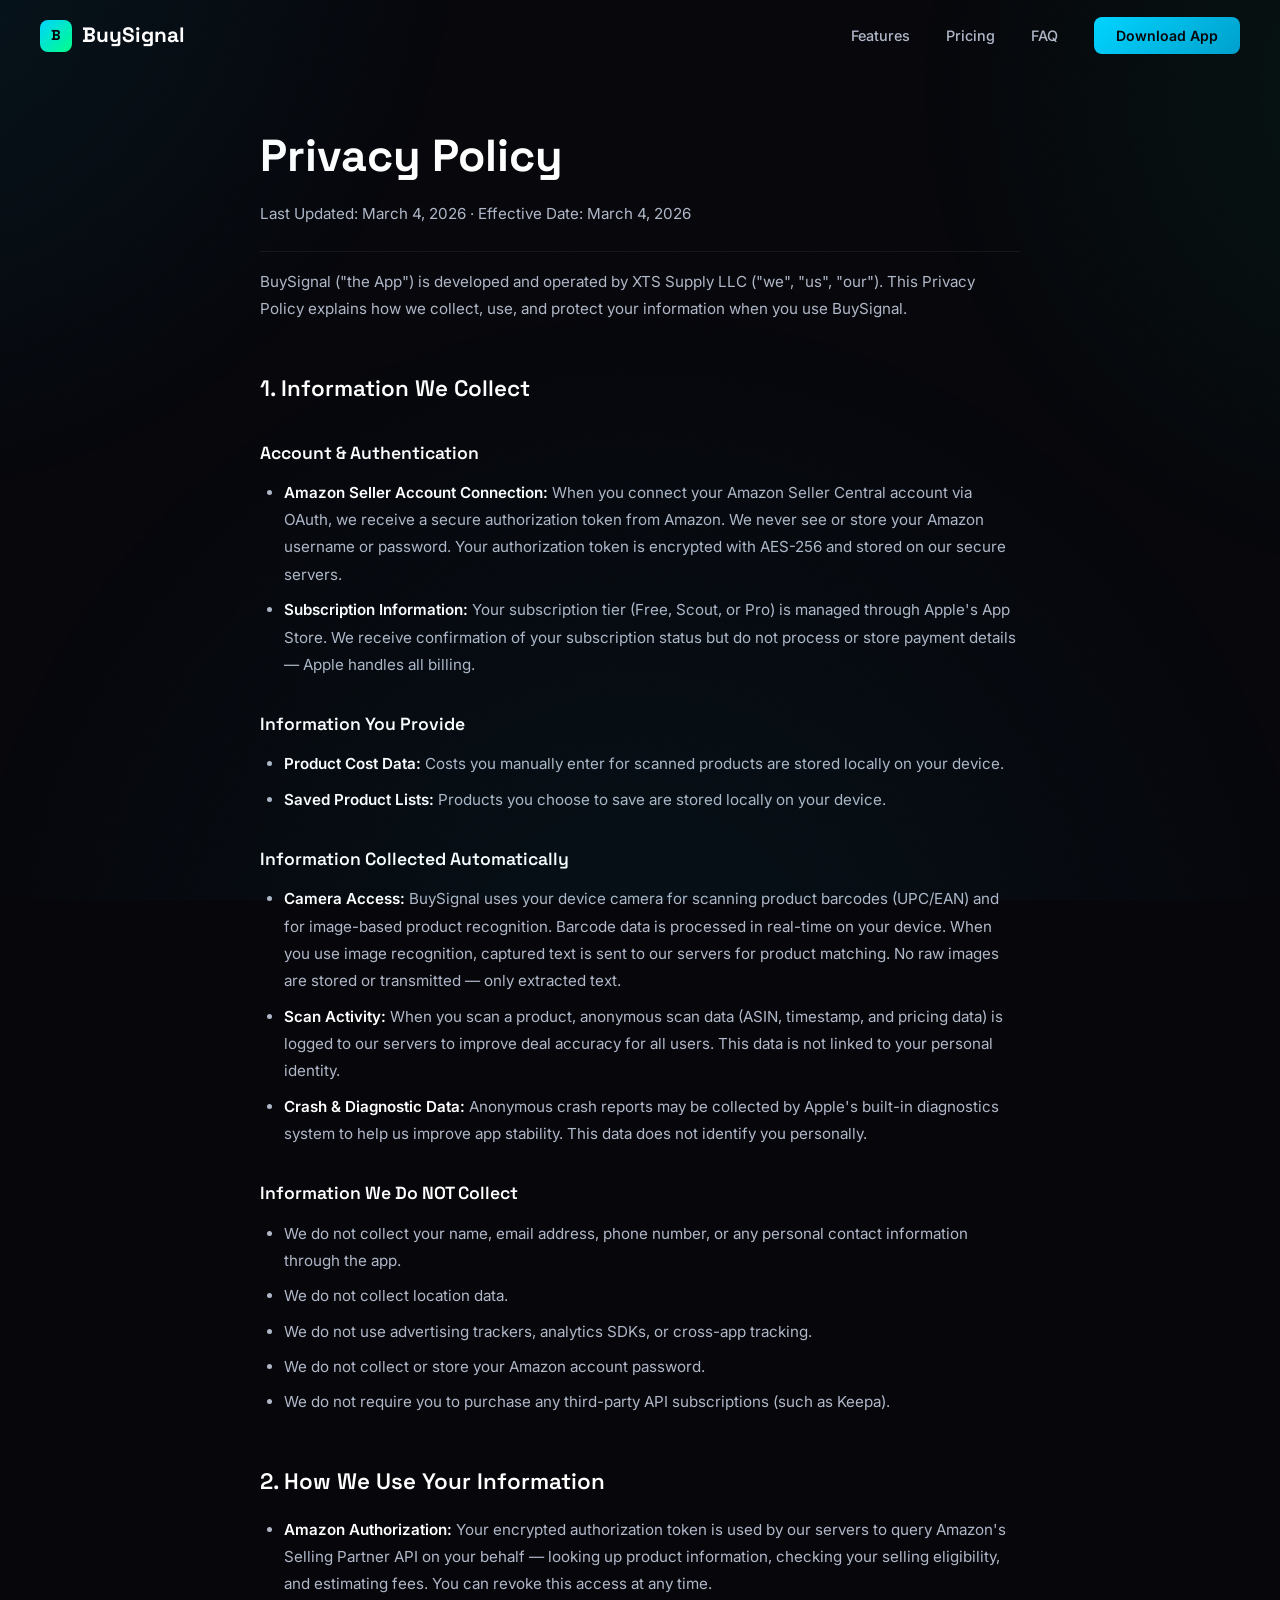
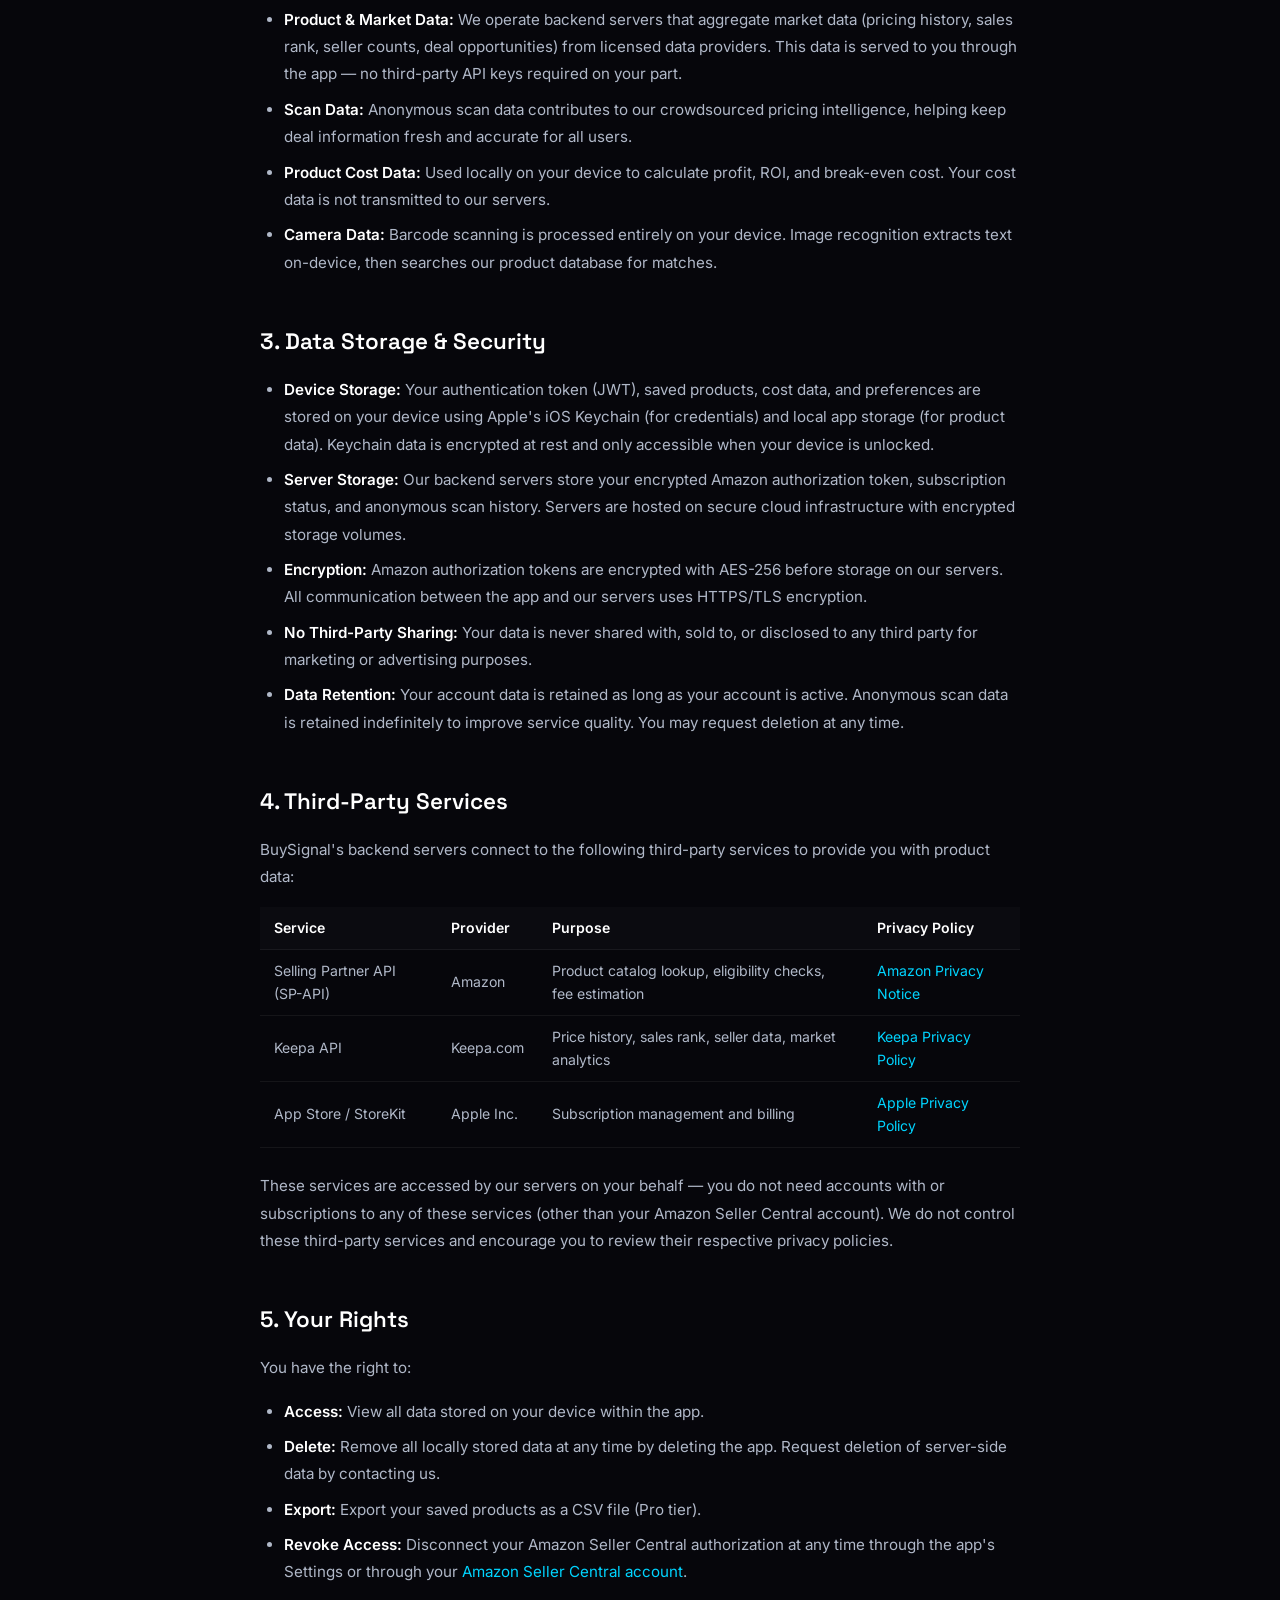
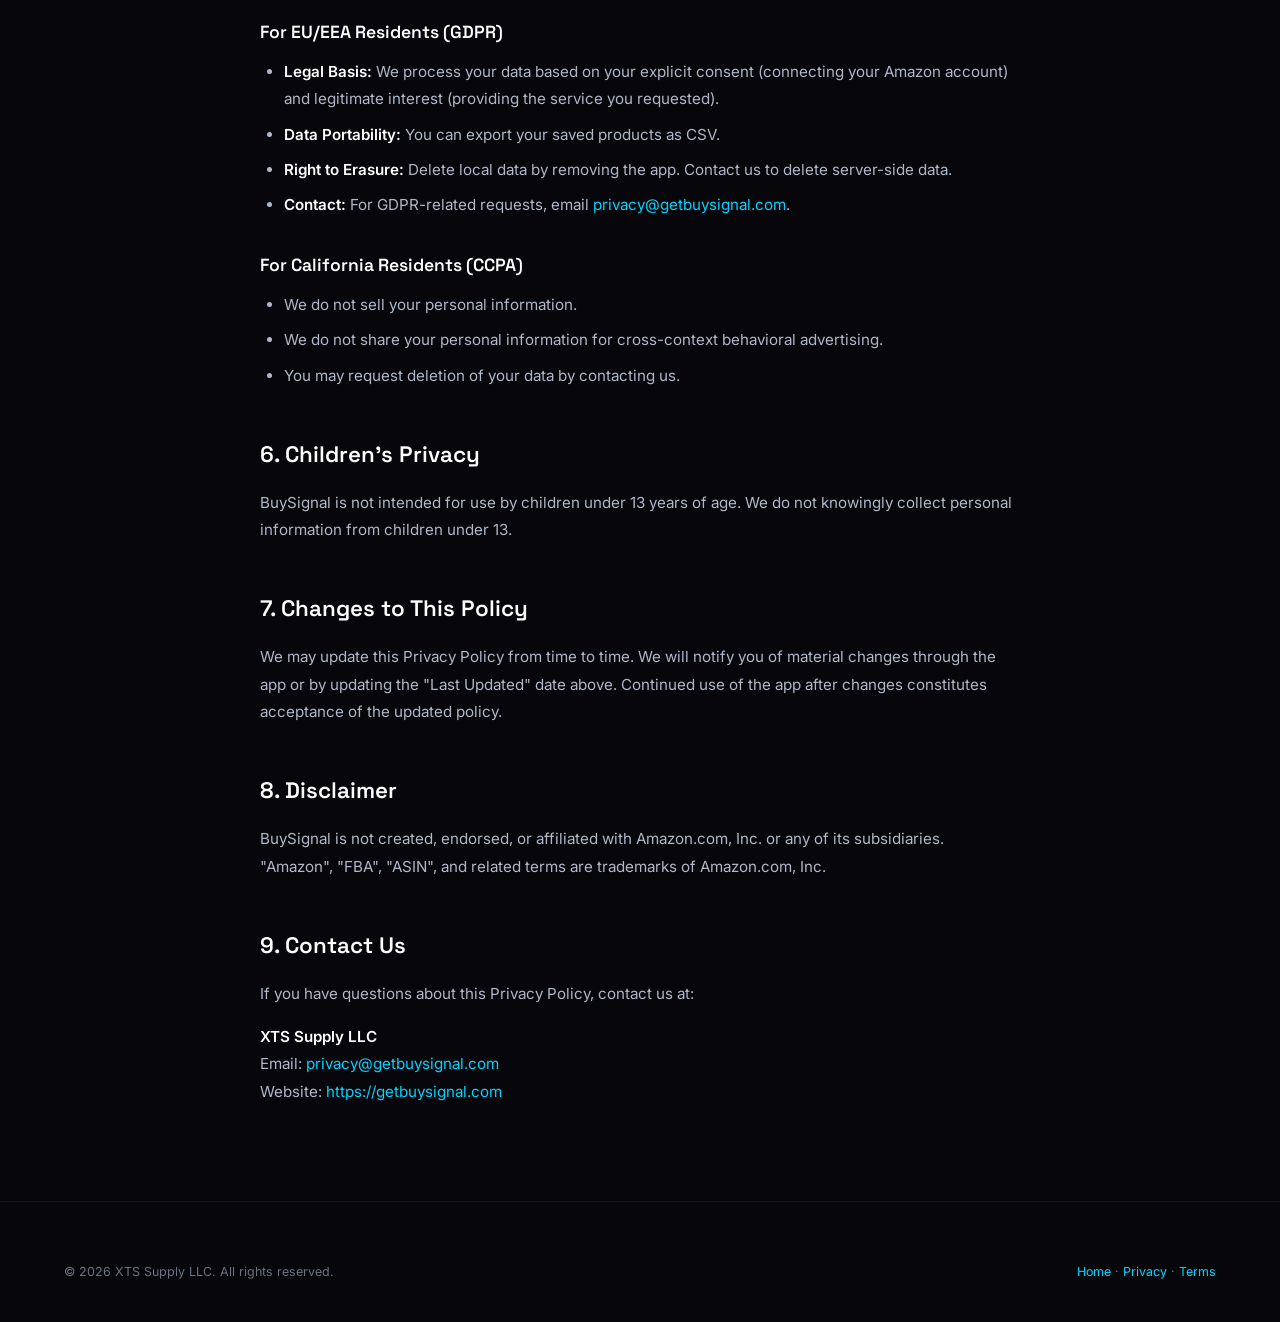
==== commit 7a56b6b8: "Update privacy policy for backend architecture - no user API keys, OAuth model, server-side data, cr" ====
--- a/privacy.html
+++ b/privacy.html
@@ -41,52 +41,60 @@
   <div class="container">
     <div class="legal-content">
       <h1>Privacy Policy</h1>
-      <p class="legal-meta">Last Updated: March 3, 2026 &middot; Effective Date: March 3, 2026</p>
+      <p class="legal-meta">Last Updated: March 4, 2026 &middot; Effective Date: March 4, 2026</p>
 
       <p>BuySignal ("the App") is developed and operated by XTS Supply LLC ("we", "us", "our"). This Privacy Policy explains how we collect, use, and protect your information when you use BuySignal.</p>
 
       <h2>1. Information We Collect</h2>
 
+      <h3>Account &amp; Authentication</h3>
+      <ul>
+        <li><strong>Amazon Seller Account Connection:</strong> When you connect your Amazon Seller Central account via OAuth, we receive a secure authorization token from Amazon. We never see or store your Amazon username or password. Your authorization token is encrypted with AES-256 and stored on our secure servers.</li>
+        <li><strong>Subscription Information:</strong> Your subscription tier (Free, Scout, or Pro) is managed through Apple's App Store. We receive confirmation of your subscription status but do not process or store payment details — Apple handles all billing.</li>
+      </ul>
+
       <h3>Information You Provide</h3>
       <ul>
-        <li><strong>Amazon SP-API Credentials:</strong> Client ID, Client Secret, and Refresh Token to connect your Amazon Seller Central account. These are stored encrypted on your device only.</li>
-        <li><strong>Keepa API Key:</strong> Your personal Keepa API key for accessing product historical data. Stored encrypted on your device only.</li>
         <li><strong>Product Cost Data:</strong> Costs you manually enter for scanned products are stored locally on your device.</li>
         <li><strong>Saved Product Lists:</strong> Products you choose to save are stored locally on your device.</li>
       </ul>
 
       <h3>Information Collected Automatically</h3>
       <ul>
-        <li><strong>Camera Access:</strong> BuySignal uses your device camera exclusively for scanning product barcodes (UPC/EAN). No images are stored, transmitted, or recorded. Camera data is processed in real-time on your device only.</li>
+        <li><strong>Camera Access:</strong> BuySignal uses your device camera for scanning product barcodes (UPC/EAN) and for image-based product recognition. Barcode data is processed in real-time on your device. When you use image recognition, captured text is sent to our servers for product matching. No raw images are stored or transmitted — only extracted text.</li>
+        <li><strong>Scan Activity:</strong> When you scan a product, anonymous scan data (ASIN, timestamp, and pricing data) is logged to our servers to improve deal accuracy for all users. This data is not linked to your personal identity.</li>
         <li><strong>Crash &amp; Diagnostic Data:</strong> Anonymous crash reports may be collected by Apple's built-in diagnostics system to help us improve app stability. This data does not identify you personally.</li>
       </ul>
 
       <h3>Information We Do NOT Collect</h3>
       <ul>
-        <li>We do not collect your name, email, phone number, or any personal contact information through the app.</li>
+        <li>We do not collect your name, email address, phone number, or any personal contact information through the app.</li>
         <li>We do not collect location data.</li>
         <li>We do not use advertising trackers, analytics SDKs, or cross-app tracking.</li>
         <li>We do not collect or store your Amazon account password.</li>
+        <li>We do not require you to purchase any third-party API subscriptions (such as Keepa).</li>
       </ul>
 
       <h2>2. How We Use Your Information</h2>
       <ul>
-        <li><strong>SP-API Credentials:</strong> Used solely to query Amazon's Selling Partner API on your behalf to look up product information (titles, ASINs, images) and check your selling eligibility. API calls are made directly from your device to Amazon's servers.</li>
-        <li><strong>Keepa API Key:</strong> Used solely to query the Keepa API on your behalf to retrieve product pricing history, sales rank, and seller data. API calls are made directly from your device to Keepa's servers.</li>
-        <li><strong>Product Cost Data:</strong> Used locally on your device to calculate profit, ROI, and break-even cost. Never transmitted off your device.</li>
-        <li><strong>Camera Data:</strong> Processed in real-time on your device to detect and decode barcodes. Never transmitted or stored.</li>
+        <li><strong>Amazon Authorization:</strong> Your encrypted authorization token is used by our servers to query Amazon's Selling Partner API on your behalf — looking up product information, checking your selling eligibility, and estimating fees. You can revoke this access at any time.</li>
+        <li><strong>Product &amp; Market Data:</strong> We operate backend servers that aggregate market data (pricing history, sales rank, seller counts, deal opportunities) from licensed data providers. This data is served to you through the app — no third-party API keys required on your part.</li>
+        <li><strong>Scan Data:</strong> Anonymous scan data contributes to our crowdsourced pricing intelligence, helping keep deal information fresh and accurate for all users.</li>
+        <li><strong>Product Cost Data:</strong> Used locally on your device to calculate profit, ROI, and break-even cost. Your cost data is not transmitted to our servers.</li>
+        <li><strong>Camera Data:</strong> Barcode scanning is processed entirely on your device. Image recognition extracts text on-device, then searches our product database for matches.</li>
       </ul>
 
       <h2>3. Data Storage &amp; Security</h2>
       <ul>
-        <li><strong>On-Device Only:</strong> All credentials, product data, and saved products are stored exclusively on your device using Apple's iOS Keychain (for credentials) and local storage (for product data).</li>
-        <li><strong>Encryption:</strong> API credentials are stored using iOS Keychain with <code>kSecAttrAccessibleWhenUnlockedThisDeviceOnly</code>, meaning they are encrypted at rest and only accessible when your device is unlocked.</li>
-        <li><strong>No Cloud Storage:</strong> We do not operate servers that store your data. We do not have access to your credentials or product data.</li>
-        <li><strong>No Third-Party Sharing:</strong> Your data is never shared with, sold to, or disclosed to any third party.</li>
+        <li><strong>Device Storage:</strong> Your authentication token (JWT), saved products, cost data, and preferences are stored on your device using Apple's iOS Keychain (for credentials) and local app storage (for product data). Keychain data is encrypted at rest and only accessible when your device is unlocked.</li>
+        <li><strong>Server Storage:</strong> Our backend servers store your encrypted Amazon authorization token, subscription status, and anonymous scan history. Servers are hosted on secure cloud infrastructure with encrypted storage volumes.</li>
+        <li><strong>Encryption:</strong> Amazon authorization tokens are encrypted with AES-256 before storage on our servers. All communication between the app and our servers uses HTTPS/TLS encryption.</li>
+        <li><strong>No Third-Party Sharing:</strong> Your data is never shared with, sold to, or disclosed to any third party for marketing or advertising purposes.</li>
+        <li><strong>Data Retention:</strong> Your account data is retained as long as your account is active. Anonymous scan data is retained indefinitely to improve service quality. You may request deletion at any time.</li>
       </ul>
 
       <h2>4. Third-Party Services</h2>
-      <p>BuySignal connects to the following third-party services using YOUR credentials:</p>
+      <p>BuySignal's backend servers connect to the following third-party services to provide you with product data:</p>
       <table>
         <thead>
           <tr>
@@ -100,33 +108,39 @@
           <tr>
             <td>Selling Partner API (SP-API)</td>
             <td>Amazon</td>
-            <td>Product catalog lookup, eligibility checks</td>
+            <td>Product catalog lookup, eligibility checks, fee estimation</td>
             <td><a href="https://www.amazon.com/privacy" target="_blank" rel="noopener">Amazon Privacy Notice</a></td>
           </tr>
           <tr>
             <td>Keepa API</td>
             <td>Keepa.com</td>
-            <td>Price history, sales rank, seller data</td>
+            <td>Price history, sales rank, seller data, market analytics</td>
             <td><a href="https://keepa.com/privacy" target="_blank" rel="noopener">Keepa Privacy Policy</a></td>
+          </tr>
+          <tr>
+            <td>App Store / StoreKit</td>
+            <td>Apple Inc.</td>
+            <td>Subscription management and billing</td>
+            <td><a href="https://www.apple.com/legal/privacy/" target="_blank" rel="noopener">Apple Privacy Policy</a></td>
           </tr>
         </tbody>
       </table>
-      <p>We do not control these third-party services. Please review their respective privacy policies.</p>
+      <p>These services are accessed by our servers on your behalf — you do not need accounts with or subscriptions to any of these services (other than your Amazon Seller Central account). We do not control these third-party services and encourage you to review their respective privacy policies.</p>
 
       <h2>5. Your Rights</h2>
       <p>You have the right to:</p>
       <ul>
         <li><strong>Access:</strong> View all data stored on your device within the app.</li>
-        <li><strong>Delete:</strong> Remove all stored data at any time by disconnecting your accounts in Settings or deleting the app. Deleting the app removes all locally stored data.</li>
+        <li><strong>Delete:</strong> Remove all locally stored data at any time by deleting the app. Request deletion of server-side data by contacting us.</li>
         <li><strong>Export:</strong> Export your saved products as a CSV file (Pro tier).</li>
-        <li><strong>Revoke Access:</strong> Disconnect your Amazon SP-API authorization at any time through the app's Settings or through your Amazon Seller Central account.</li>
+        <li><strong>Revoke Access:</strong> Disconnect your Amazon Seller Central authorization at any time through the app's Settings or through your <a href="https://sellercentral.amazon.com/apps/manage" target="_blank" rel="noopener">Amazon Seller Central account</a>.</li>
       </ul>
 
       <h3>For EU/EEA Residents (GDPR)</h3>
       <ul>
-        <li><strong>Legal Basis:</strong> We process your data based on your explicit consent (providing credentials) and legitimate interest (providing the service you requested).</li>
+        <li><strong>Legal Basis:</strong> We process your data based on your explicit consent (connecting your Amazon account) and legitimate interest (providing the service you requested).</li>
         <li><strong>Data Portability:</strong> You can export your saved products as CSV.</li>
-        <li><strong>Right to Erasure:</strong> Delete all data by removing the app or disconnecting in Settings.</li>
+        <li><strong>Right to Erasure:</strong> Delete local data by removing the app. Contact us to delete server-side data.</li>
         <li><strong>Contact:</strong> For GDPR-related requests, email <a href="mailto:privacy@getbuysignal.com">privacy@getbuysignal.com</a>.</li>
       </ul>
 
--- a/styles.css
+++ b/styles.css
@@ -195,9 +195,9 @@
   width: 200%;
   height: 200%;
   background:
-    radial-gradient(ellipse 600px 600px at 20% 20%, rgba(0, 212, 255, 0.04), transparent),
-    radial-gradient(ellipse 500px 500px at 80% 30%, rgba(0, 255, 136, 0.03), transparent),
-    radial-gradient(ellipse 700px 700px at 50% 80%, rgba(0, 212, 255, 0.025), transparent);
+    radial-gradient(ellipse 600px 600px at 20% 20%, rgba(0, 212, 255, 0.08), transparent),
+    radial-gradient(ellipse 500px 500px at 80% 30%, rgba(0, 255, 136, 0.06), transparent),
+    radial-gradient(ellipse 700px 700px at 50% 80%, rgba(0, 212, 255, 0.05), transparent);
   animation: meshDrift 30s ease-in-out infinite;
 }
 
@@ -205,6 +205,107 @@
   0%, 100% { transform: translate(0, 0) rotate(0deg); }
   33% { transform: translate(30px, -20px) rotate(1deg); }
   66% { transform: translate(-20px, 15px) rotate(-1deg); }
+}
+
+/* Cyberpunk grid */
+.bg-grid {
+  position: fixed;
+  top: 0;
+  left: 0;
+  width: 100%;
+  height: 100%;
+  pointer-events: none;
+  z-index: 0;
+  background-image:
+    linear-gradient(rgba(0, 212, 255, 0.03) 1px, transparent 1px),
+    linear-gradient(90deg, rgba(0, 212, 255, 0.03) 1px, transparent 1px);
+  background-size: 80px 80px;
+  mask-image: radial-gradient(ellipse 80% 60% at 50% 40%, black 20%, transparent 70%);
+  -webkit-mask-image: radial-gradient(ellipse 80% 60% at 50% 40%, black 20%, transparent 70%);
+}
+
+/* Floating gradient orbs */
+.bg-orbs {
+  position: fixed;
+  top: 0;
+  left: 0;
+  width: 100%;
+  height: 100%;
+  pointer-events: none;
+  z-index: 0;
+  overflow: hidden;
+}
+
+.bg-orb {
+  position: absolute;
+  border-radius: 50%;
+  filter: blur(100px);
+  animation: orbFloat 20s ease-in-out infinite;
+}
+
+.bg-orb-1 {
+  width: 600px;
+  height: 600px;
+  background: radial-gradient(circle, rgba(0, 212, 255, 0.12) 0%, transparent 70%);
+  top: -10%;
+  left: -5%;
+  animation-duration: 25s;
+}
+
+.bg-orb-2 {
+  width: 500px;
+  height: 500px;
+  background: radial-gradient(circle, rgba(0, 255, 136, 0.08) 0%, transparent 70%);
+  top: 40%;
+  right: -10%;
+  animation-duration: 30s;
+  animation-delay: -10s;
+}
+
+.bg-orb-3 {
+  width: 700px;
+  height: 700px;
+  background: radial-gradient(circle, rgba(0, 212, 255, 0.06) 0%, rgba(0, 255, 136, 0.04) 50%, transparent 70%);
+  bottom: -15%;
+  left: 30%;
+  animation-duration: 35s;
+  animation-delay: -20s;
+}
+
+@keyframes orbFloat {
+  0%, 100% { transform: translate(0, 0) scale(1); }
+  25% { transform: translate(40px, -30px) scale(1.05); }
+  50% { transform: translate(-20px, 20px) scale(0.95); }
+  75% { transform: translate(30px, 40px) scale(1.02); }
+}
+
+/* Horizontal scanline effect */
+.bg-scanline {
+  position: fixed;
+  top: 0;
+  left: 0;
+  width: 100%;
+  height: 100%;
+  pointer-events: none;
+  z-index: 1;
+  overflow: hidden;
+}
+
+.bg-scanline::before {
+  content: '';
+  position: absolute;
+  top: -100%;
+  left: 0;
+  width: 100%;
+  height: 2px;
+  background: linear-gradient(90deg, transparent, rgba(0, 212, 255, 0.15), rgba(0, 255, 136, 0.1), transparent);
+  box-shadow: 0 0 30px 10px rgba(0, 212, 255, 0.05);
+  animation: scanlineMove 8s linear infinite;
+}
+
+@keyframes scanlineMove {
+  0% { top: -5%; }
+  100% { top: 105%; }
 }
 
 /* Noise overlay */
@@ -865,6 +966,29 @@
   opacity: 1;
 }
 
+.feature-card.featured {
+  border-color: rgba(0, 255, 136, 0.25);
+  background: linear-gradient(135deg, rgba(0, 255, 136, 0.04), rgba(0, 212, 255, 0.04));
+  grid-column: span 2;
+}
+
+.feature-card.featured::before {
+  background: radial-gradient(600px at var(--mouse-x, 50%) var(--mouse-y, 50%), rgba(0, 255, 136, 0.08), transparent 40%);
+}
+
+.feature-card.featured h3 {
+  background: linear-gradient(135deg, var(--accent-green), var(--accent-cyan));
+  -webkit-background-clip: text;
+  -webkit-text-fill-color: transparent;
+  background-clip: text;
+}
+
+@media (max-width: 768px) {
+  .feature-card.featured {
+    grid-column: span 1;
+  }
+}
+
 .feature-icon {
   width: 52px;
   height: 52px;
@@ -1221,26 +1345,73 @@
 }
 
 /* ---------- Testimonials Section ---------- */
-.testimonials {
+/* ---------- Early Access / Email Capture ---------- */
+.early-access {
   background: var(--bg-primary);
   border-top: 1px solid var(--border-subtle);
   border-bottom: 1px solid var(--border-subtle);
 }
 
-.testimonials-header {
+.early-access-content {
   text-align: center;
-  margin-bottom: 60px;
-}
-
-.testimonials-header .section-subtitle {
+  max-width: 640px;
   margin: 0 auto;
 }
 
-.testimonials-stats {
+.email-form-wrapper {
+  margin: 40px 0 48px;
+}
+
+.email-form {
+  display: flex;
+  gap: 12px;
+  max-width: 480px;
+  margin: 0 auto;
+}
+
+.email-input {
+  flex: 1;
+  padding: 14px 20px;
+  background: var(--bg-card);
+  border: 1px solid var(--border-subtle);
+  border-radius: var(--radius-md);
+  color: var(--text-primary);
+  font-size: 0.95rem;
+  font-family: var(--font-body);
+  outline: none;
+  transition: border-color var(--transition-fast);
+}
+
+.email-input::placeholder {
+  color: var(--text-muted);
+}
+
+.email-input:focus {
+  border-color: var(--accent-cyan);
+  box-shadow: 0 0 0 3px var(--accent-cyan-dim);
+}
+
+.email-btn {
+  white-space: nowrap;
+  padding: 14px 28px;
+}
+
+.email-note {
+  margin-top: 12px;
+  font-size: 0.8rem;
+  color: var(--text-muted);
+}
+
+.email-form-wrapper .success-msg {
+  color: var(--accent-green);
+  font-weight: 600;
+  font-size: 1rem;
+}
+
+.early-access-stats {
   display: flex;
   justify-content: center;
   gap: 48px;
-  margin-bottom: 60px;
 }
 
 .stat-item {
@@ -1263,72 +1434,14 @@
   letter-spacing: 1px;
 }
 
-.testimonials-grid {
-  display: grid;
-  grid-template-columns: repeat(3, 1fr);
-  gap: 24px;
-}
-
-.testimonial-card {
-  background: var(--bg-card);
-  border: 1px solid var(--border-subtle);
-  border-radius: var(--radius-lg);
-  padding: 32px 28px;
-  transition: transform var(--transition-fast), border-color var(--transition-fast);
-}
-
-.testimonial-card:hover {
-  transform: translateY(-2px);
-  border-color: rgba(255, 255, 255, 0.1);
-}
-
-.testimonial-stars {
-  display: flex;
-  gap: 3px;
-  margin-bottom: 16px;
-}
-
-.testimonial-stars svg {
-  width: 16px;
-  height: 16px;
-  fill: var(--accent-gold);
-}
-
-.testimonial-text {
-  font-size: 0.95rem;
-  color: var(--text-secondary);
-  line-height: 1.7;
-  margin-bottom: 20px;
-  font-style: italic;
-}
-
-.testimonial-author {
-  display: flex;
-  align-items: center;
-  gap: 12px;
-}
-
-.testimonial-avatar {
-  width: 40px;
-  height: 40px;
-  border-radius: 50%;
-  background: linear-gradient(135deg, var(--accent-cyan-dim), var(--accent-green-dim));
-  display: flex;
-  align-items: center;
-  justify-content: center;
-  font-weight: 700;
-  font-size: 0.85rem;
-  color: var(--accent-cyan);
-}
-
-.testimonial-name {
-  font-weight: 600;
-  font-size: 0.9rem;
-}
-
-.testimonial-role {
-  font-size: 0.78rem;
-  color: var(--text-muted);
+@media (max-width: 600px) {
+  .email-form {
+    flex-direction: column;
+  }
+  .early-access-stats {
+    flex-direction: column;
+    gap: 24px;
+  }
 }
 
 /* ---------- FAQ Section ---------- */
@@ -1845,3 +1958,82 @@
     padding: 32px 24px;
   }
 }
+
+/* ---------- Early Access / Email Capture ---------- */
+.early-access {
+  text-align: center;
+}
+
+.early-access-content {
+  max-width: 640px;
+  margin: 0 auto;
+}
+
+.email-form-wrapper {
+  margin-top: 2rem;
+}
+
+.email-form {
+  display: flex;
+  gap: 12px;
+  max-width: 480px;
+  margin: 0 auto;
+}
+
+.email-input {
+  flex: 1;
+  padding: 14px 20px;
+  border-radius: var(--radius-md);
+  border: 1px solid var(--border-subtle);
+  background: var(--bg-card);
+  color: var(--text-primary);
+  font-size: 1rem;
+  font-family: inherit;
+  outline: none;
+  transition: border-color 0.3s ease;
+}
+
+.email-input:focus {
+  border-color: var(--accent-cyan);
+  box-shadow: 0 0 0 3px var(--accent-cyan-dim);
+}
+
+.email-input::placeholder {
+  color: var(--text-muted);
+}
+
+.email-btn {
+  white-space: nowrap;
+  padding: 14px 28px;
+}
+
+.email-note {
+  margin-top: 12px;
+  font-size: 0.8rem;
+  color: var(--text-muted);
+}
+
+.email-form-wrapper .success-message {
+  color: var(--accent-green);
+  font-weight: 600;
+  font-size: 1.1rem;
+}
+
+.early-access-stats {
+  display: flex;
+  justify-content: center;
+  gap: 48px;
+  margin-top: 3rem;
+  padding-top: 2rem;
+  border-top: 1px solid var(--border-subtle);
+}
+
+@media (max-width: 600px) {
+  .email-form {
+    flex-direction: column;
+  }
+
+  .early-access-stats {
+    gap: 24px;
+  }
+}
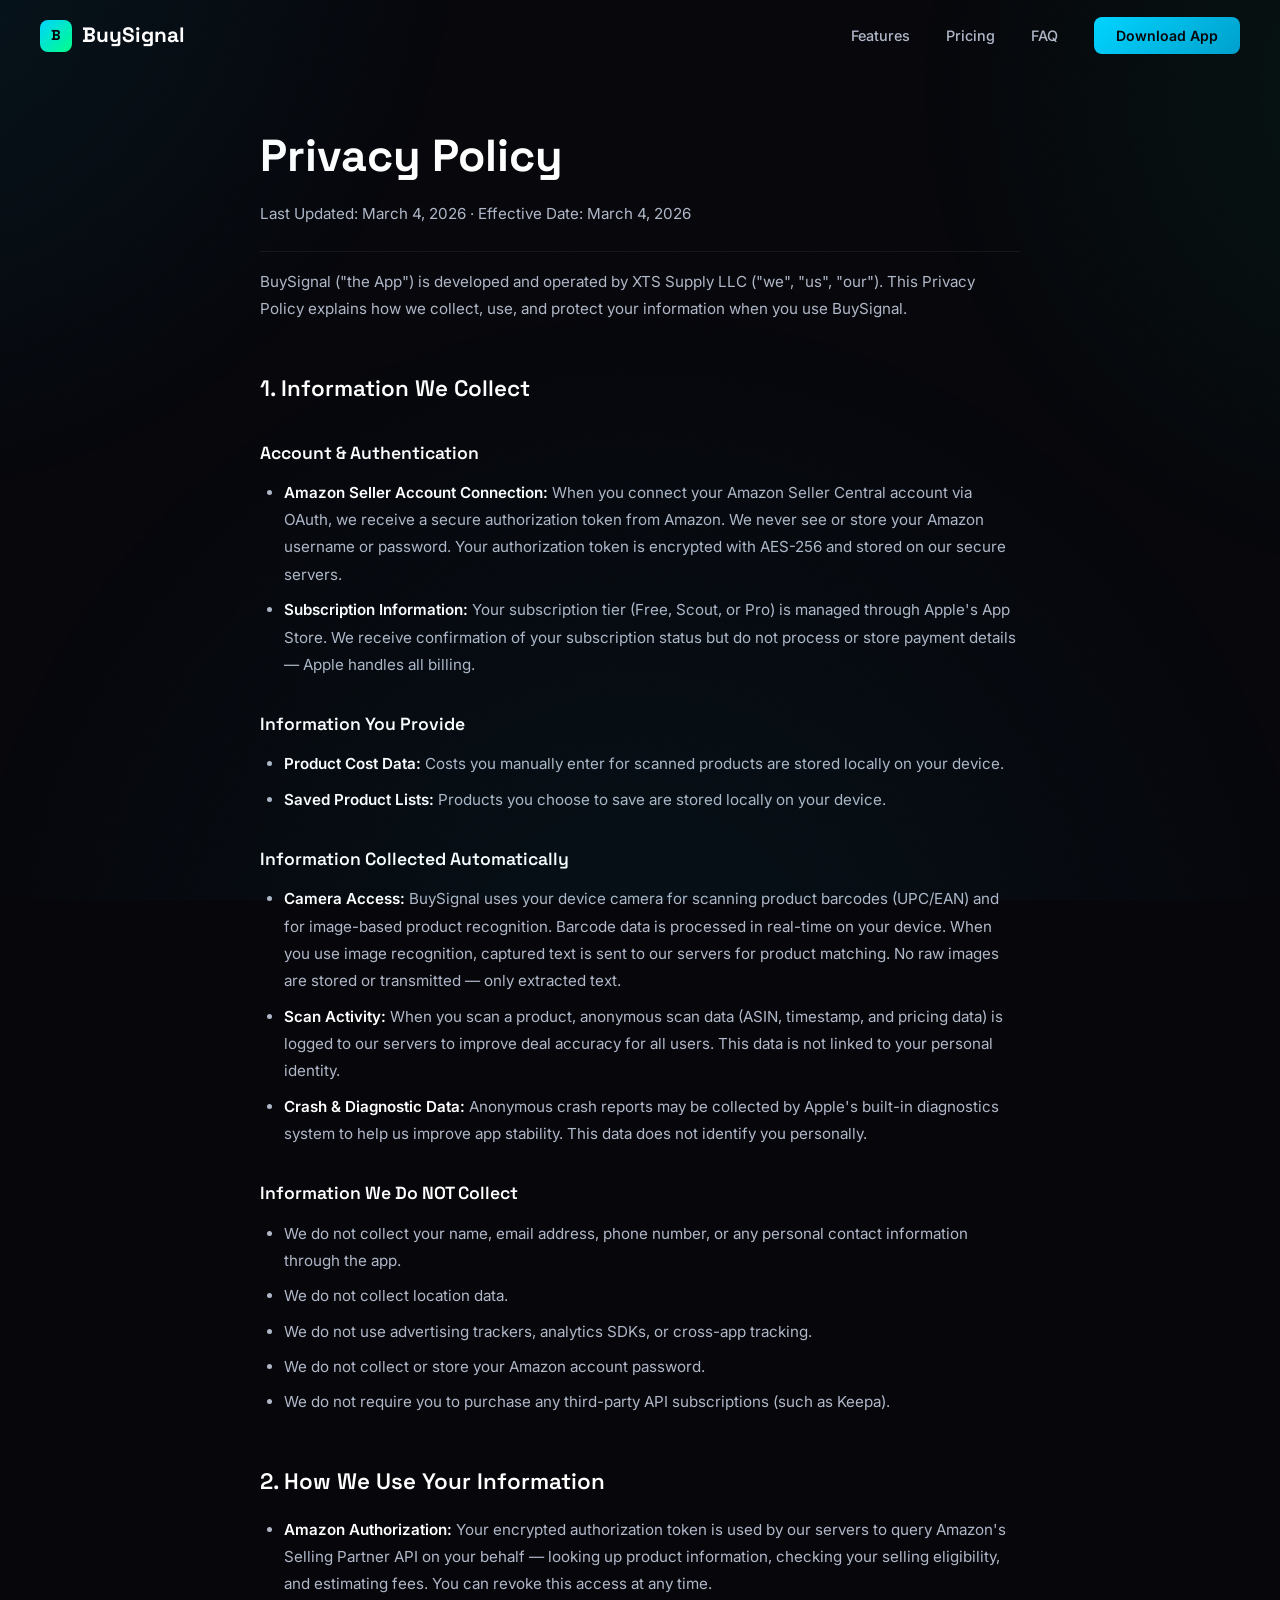
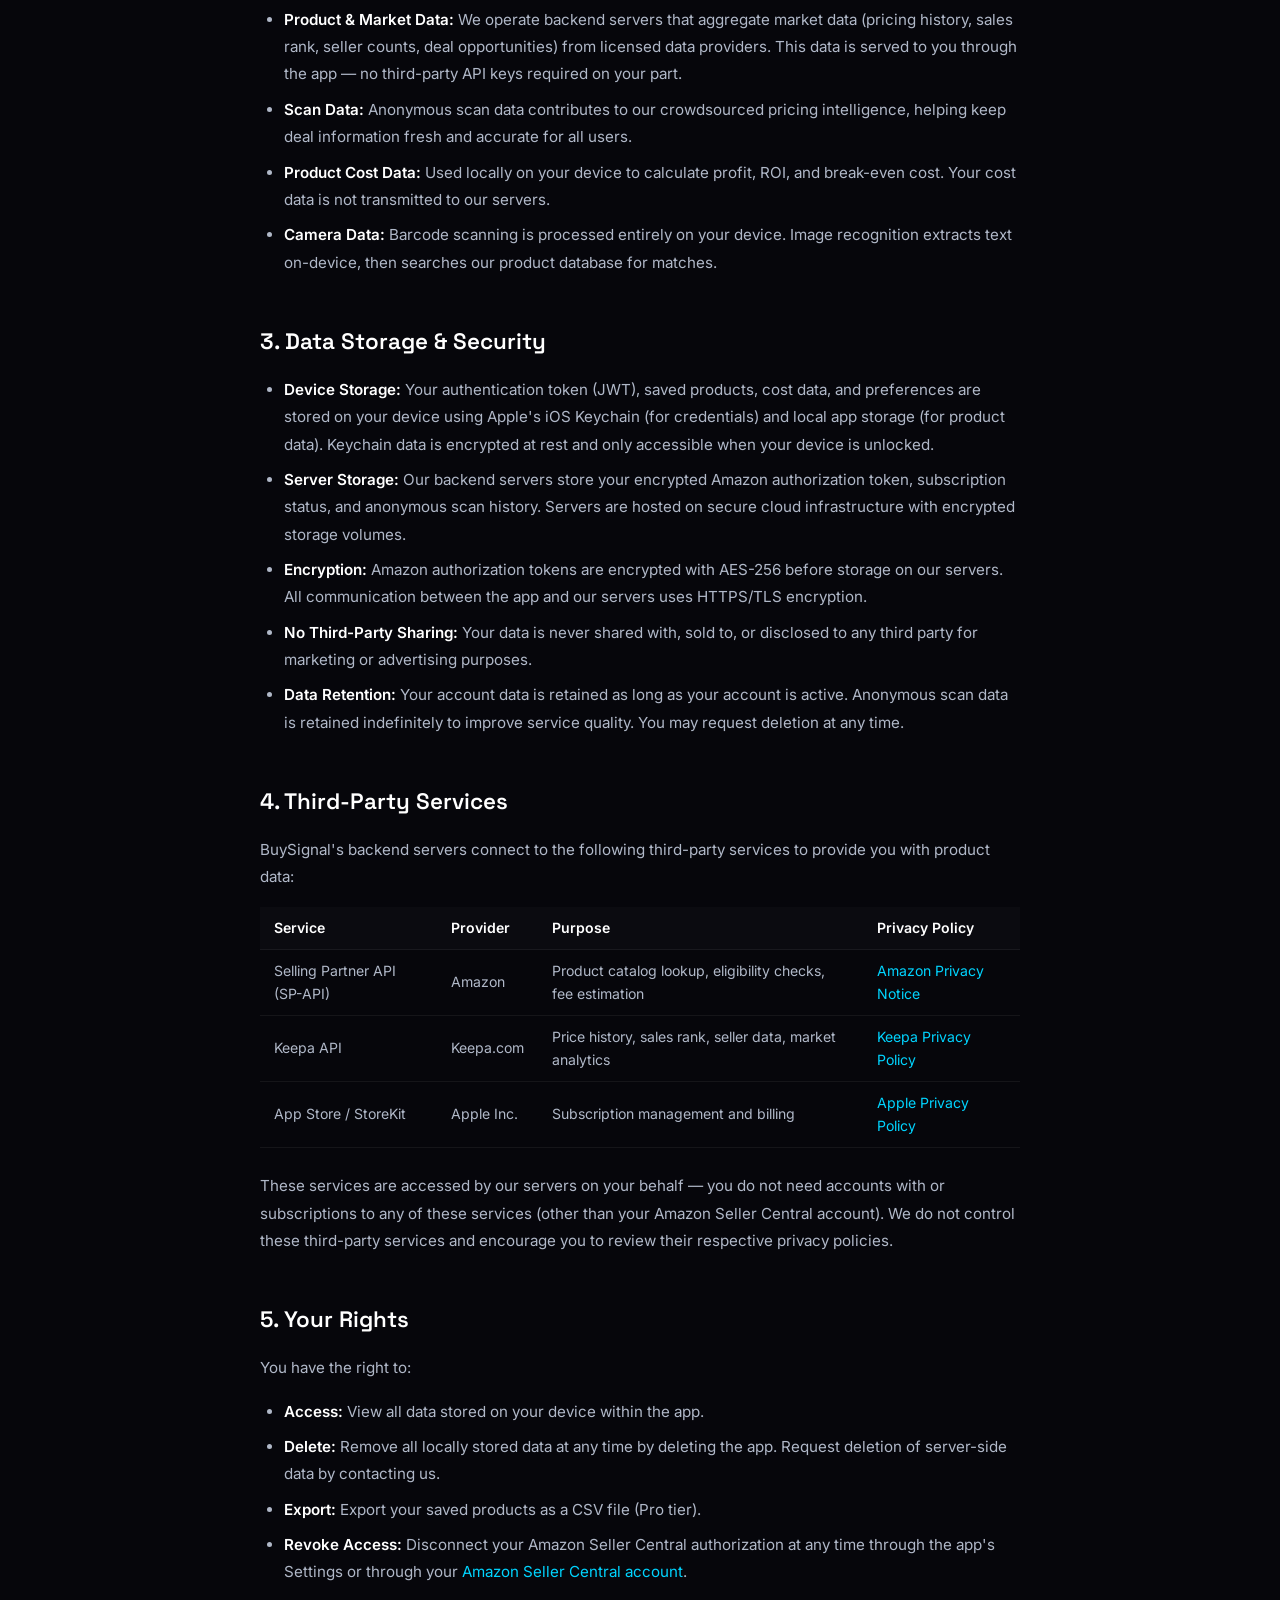
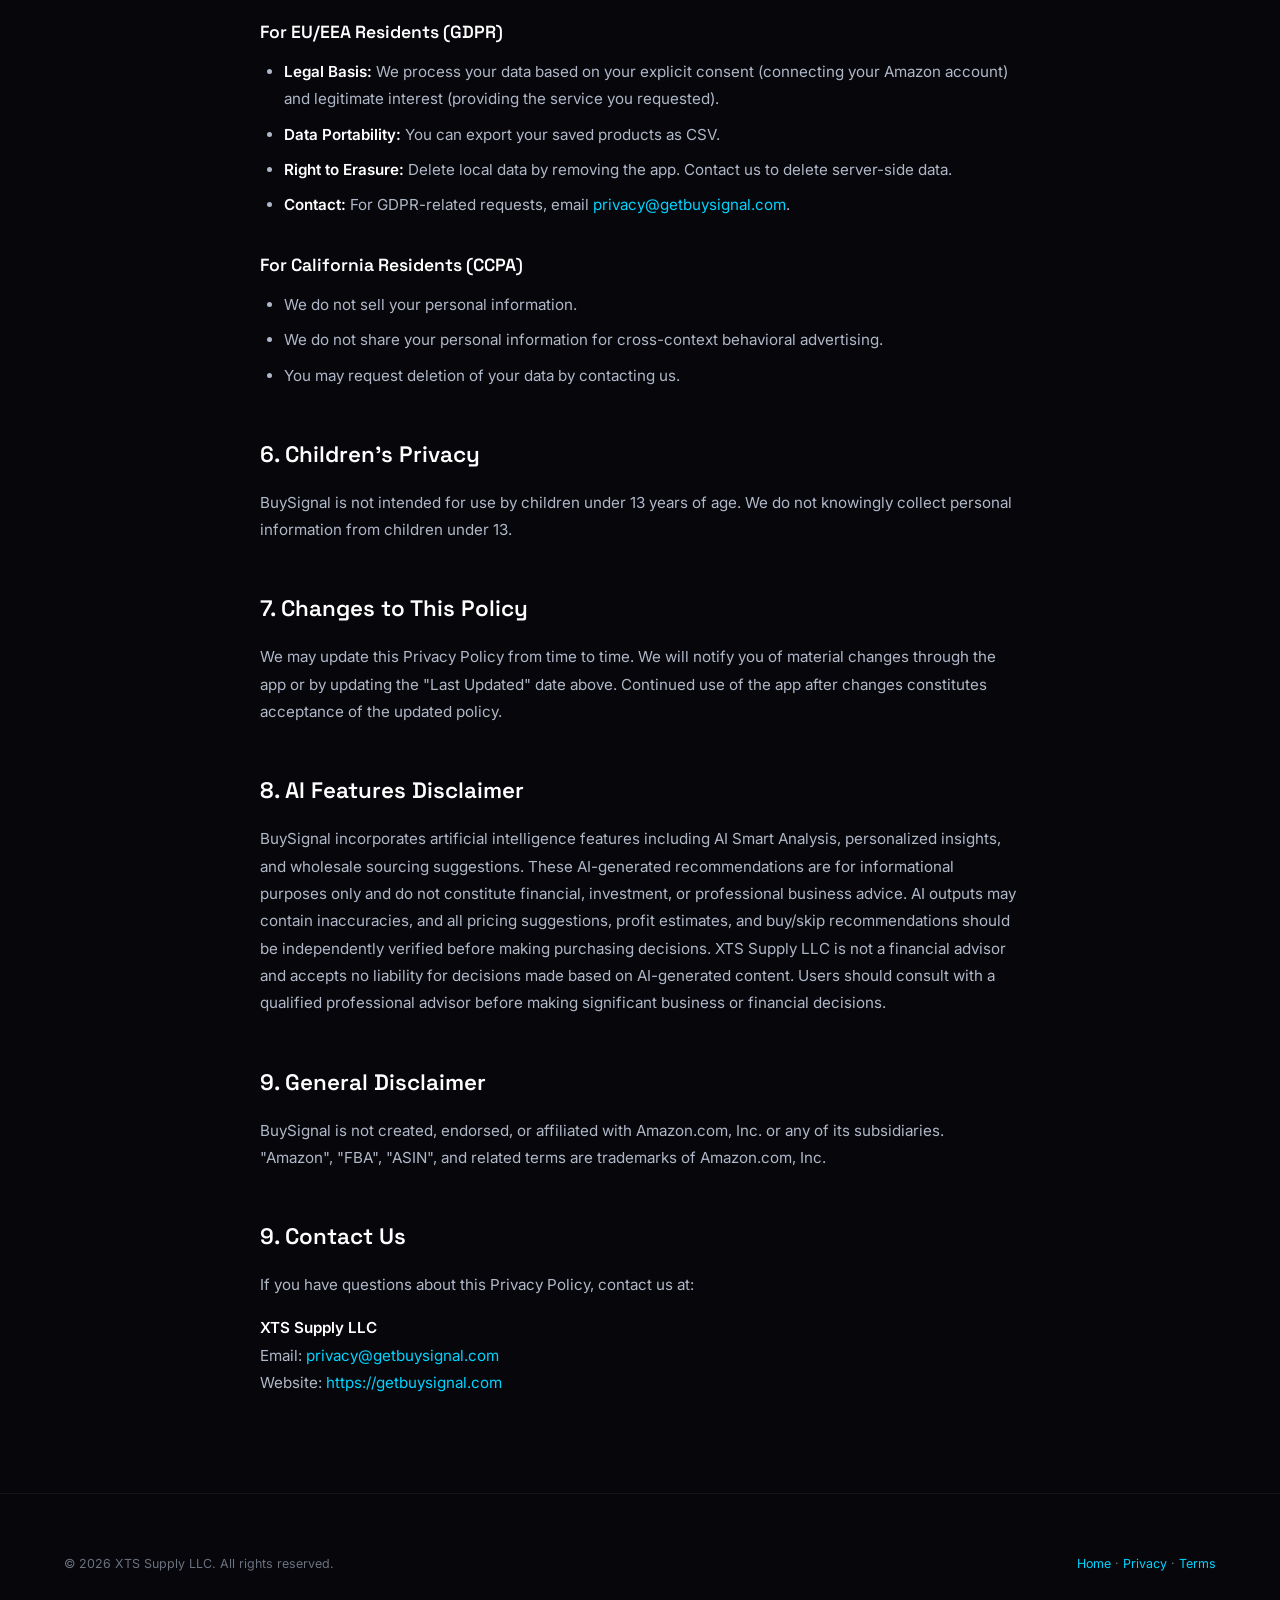
==== commit ebc47678: "Add AI disclaimer to Privacy Policy and Terms of Service - not financial advice, verify with profess" ====
--- a/privacy.html
+++ b/privacy.html
@@ -157,7 +157,10 @@
       <h2>7. Changes to This Policy</h2>
       <p>We may update this Privacy Policy from time to time. We will notify you of material changes through the app or by updating the "Last Updated" date above. Continued use of the app after changes constitutes acceptance of the updated policy.</p>
 
-      <h2>8. Disclaimer</h2>
+      <h2>8. AI Features Disclaimer</h2>
+      <p>BuySignal incorporates artificial intelligence features including AI Smart Analysis, personalized insights, and wholesale sourcing suggestions. These AI-generated recommendations are for informational purposes only and do not constitute financial, investment, or professional business advice. AI outputs may contain inaccuracies, and all pricing suggestions, profit estimates, and buy/skip recommendations should be independently verified before making purchasing decisions. XTS Supply LLC is not a financial advisor and accepts no liability for decisions made based on AI-generated content. Users should consult with a qualified professional advisor before making significant business or financial decisions.</p>
+
+      <h2>9. General Disclaimer</h2>
       <p>BuySignal is not created, endorsed, or affiliated with Amazon.com, Inc. or any of its subsidiaries. "Amazon", "FBA", "ASIN", and related terms are trademarks of Amazon.com, Inc.</p>
 
       <h2>9. Contact Us</h2>
--- a/styles.css
+++ b/styles.css
@@ -969,7 +969,14 @@
 .feature-card.featured {
   border-color: rgba(0, 255, 136, 0.25);
   background: linear-gradient(135deg, rgba(0, 255, 136, 0.04), rgba(0, 212, 255, 0.04));
-  grid-column: span 2;
+  grid-column: span 3;
+  text-align: center;
+  align-items: center;
+  padding: 48px 60px;
+}
+
+.feature-card.featured .feature-icon {
+  margin: 0 auto 16px;
 }
 
 .feature-card.featured::before {
@@ -981,11 +988,174 @@
   -webkit-background-clip: text;
   -webkit-text-fill-color: transparent;
   background-clip: text;
+  font-size: 1.5rem;
+}
+
+.feature-card.featured p {
+  max-width: 700px;
+  margin: 0 auto;
+  font-size: 1.05rem;
+  line-height: 1.7;
 }
 
 @media (max-width: 768px) {
   .feature-card.featured {
-    grid-column: span 1;
+    grid-column: span 2;
+    padding: 20px 16px;
+    text-align: center;
+  }
+
+  .feature-card.featured h3 {
+    font-size: 1rem;
+  }
+
+  .feature-card.featured p {
+    font-size: 0.8rem;
+    max-width: none;
+  }
+}
+
+/* New Seller Section */
+.new-seller-header {
+  text-align: center;
+  margin-bottom: 48px;
+}
+
+.new-seller-header .section-subtitle {
+  margin: 0 auto;
+  max-width: 100%;
+}
+
+.new-seller-grid {
+  display: grid;
+  grid-template-columns: repeat(4, 1fr);
+  gap: 20px;
+}
+
+.new-seller-card {
+  background: var(--bg-card);
+  border: 1px solid var(--border-subtle);
+  border-radius: var(--radius-lg);
+  padding: 28px 24px;
+  text-decoration: none;
+  transition: transform var(--transition-fast),
+              border-color var(--transition-fast);
+  display: flex;
+  flex-direction: column;
+}
+
+.new-seller-card:hover {
+  transform: translateY(-4px);
+  border-color: var(--accent-green);
+}
+
+.new-seller-icon {
+  width: 44px;
+  height: 44px;
+  border-radius: 12px;
+  background: var(--accent-green-dim);
+  color: var(--accent-green);
+  display: flex;
+  align-items: center;
+  justify-content: center;
+  margin-bottom: 16px;
+}
+
+.new-seller-card h3 {
+  font-family: var(--font-heading);
+  font-size: 1rem;
+  font-weight: 600;
+  color: var(--text-primary);
+  margin-bottom: 8px;
+}
+
+.new-seller-card p {
+  font-size: 0.9rem;
+  color: var(--text-secondary);
+  line-height: 1.5;
+  flex: 1;
+}
+
+.new-seller-link {
+  font-size: 0.85rem;
+  font-weight: 600;
+  color: var(--accent-green);
+  margin-top: 12px;
+}
+
+@media (max-width: 1024px) {
+  .new-seller-grid {
+    grid-template-columns: repeat(2, 1fr);
+  }
+}
+
+@media (max-width: 768px) {
+  .new-seller-grid {
+    grid-template-columns: 1fr;
+    gap: 12px;
+  }
+
+  .new-seller-card {
+    padding: 20px 16px;
+  }
+
+  .new-seller-card h3 {
+    font-size: 0.9rem;
+  }
+
+  .new-seller-card p {
+    font-size: 0.8rem;
+  }
+}
+
+/* Features More List */
+.features-more {
+  margin-top: 48px;
+  text-align: center;
+}
+
+.features-more-title {
+  font-family: var(--font-heading);
+  font-size: 1.1rem;
+  font-weight: 600;
+  color: var(--text-secondary);
+  margin-bottom: 24px;
+}
+
+.features-more-grid {
+  display: grid;
+  grid-template-columns: repeat(2, 1fr);
+  gap: 12px 32px;
+  max-width: 700px;
+  margin: 0 auto;
+  text-align: left;
+}
+
+.features-more-item {
+  display: flex;
+  align-items: center;
+  gap: 10px;
+  font-size: 0.95rem;
+  color: var(--text-secondary);
+}
+
+.features-more-item svg {
+  color: var(--accent-green);
+  flex-shrink: 0;
+}
+
+@media (max-width: 768px) {
+  .features-more-grid {
+    grid-template-columns: 1fr;
+    gap: 10px;
+  }
+
+  .features-more-item {
+    font-size: 0.88rem;
+  }
+
+  .features-more {
+    margin-top: 32px;
   }
 }
 
@@ -1018,6 +1188,16 @@
 .feature-icon.gold {
   background: rgba(255, 184, 0, 0.1);
   color: var(--accent-gold);
+}
+
+.feature-icon.purple {
+  background: rgba(168, 85, 247, 0.1);
+  color: #a855f7;
+}
+
+.feature-icon.orange {
+  background: rgba(251, 146, 60, 0.1);
+  color: #fb923c;
 }
 
 .feature-card h3 {
@@ -1826,6 +2006,10 @@
 
   .features-grid {
     grid-template-columns: repeat(2, 1fr);
+  }
+
+  .feature-card.featured {
+    grid-column: span 2;
   }
 
   .testimonials-grid {
@@ -1873,12 +2057,33 @@
   }
 
   .features-grid {
-    grid-template-columns: 1fr;
-    gap: 16px;
+    grid-template-columns: repeat(2, 1fr);
+    gap: 12px;
   }
 
   .feature-card {
-    padding: 28px 24px;
+    padding: 16px 14px;
+  }
+
+  .feature-card h3 {
+    font-size: 0.85rem;
+    margin-bottom: 6px;
+  }
+
+  .feature-card p {
+    font-size: 0.75rem;
+    line-height: 1.4;
+  }
+
+  .feature-icon {
+    width: 36px;
+    height: 36px;
+    margin-bottom: 10px;
+  }
+
+  .feature-icon svg {
+    width: 18px;
+    height: 18px;
   }
 
   .pricing-grid {
